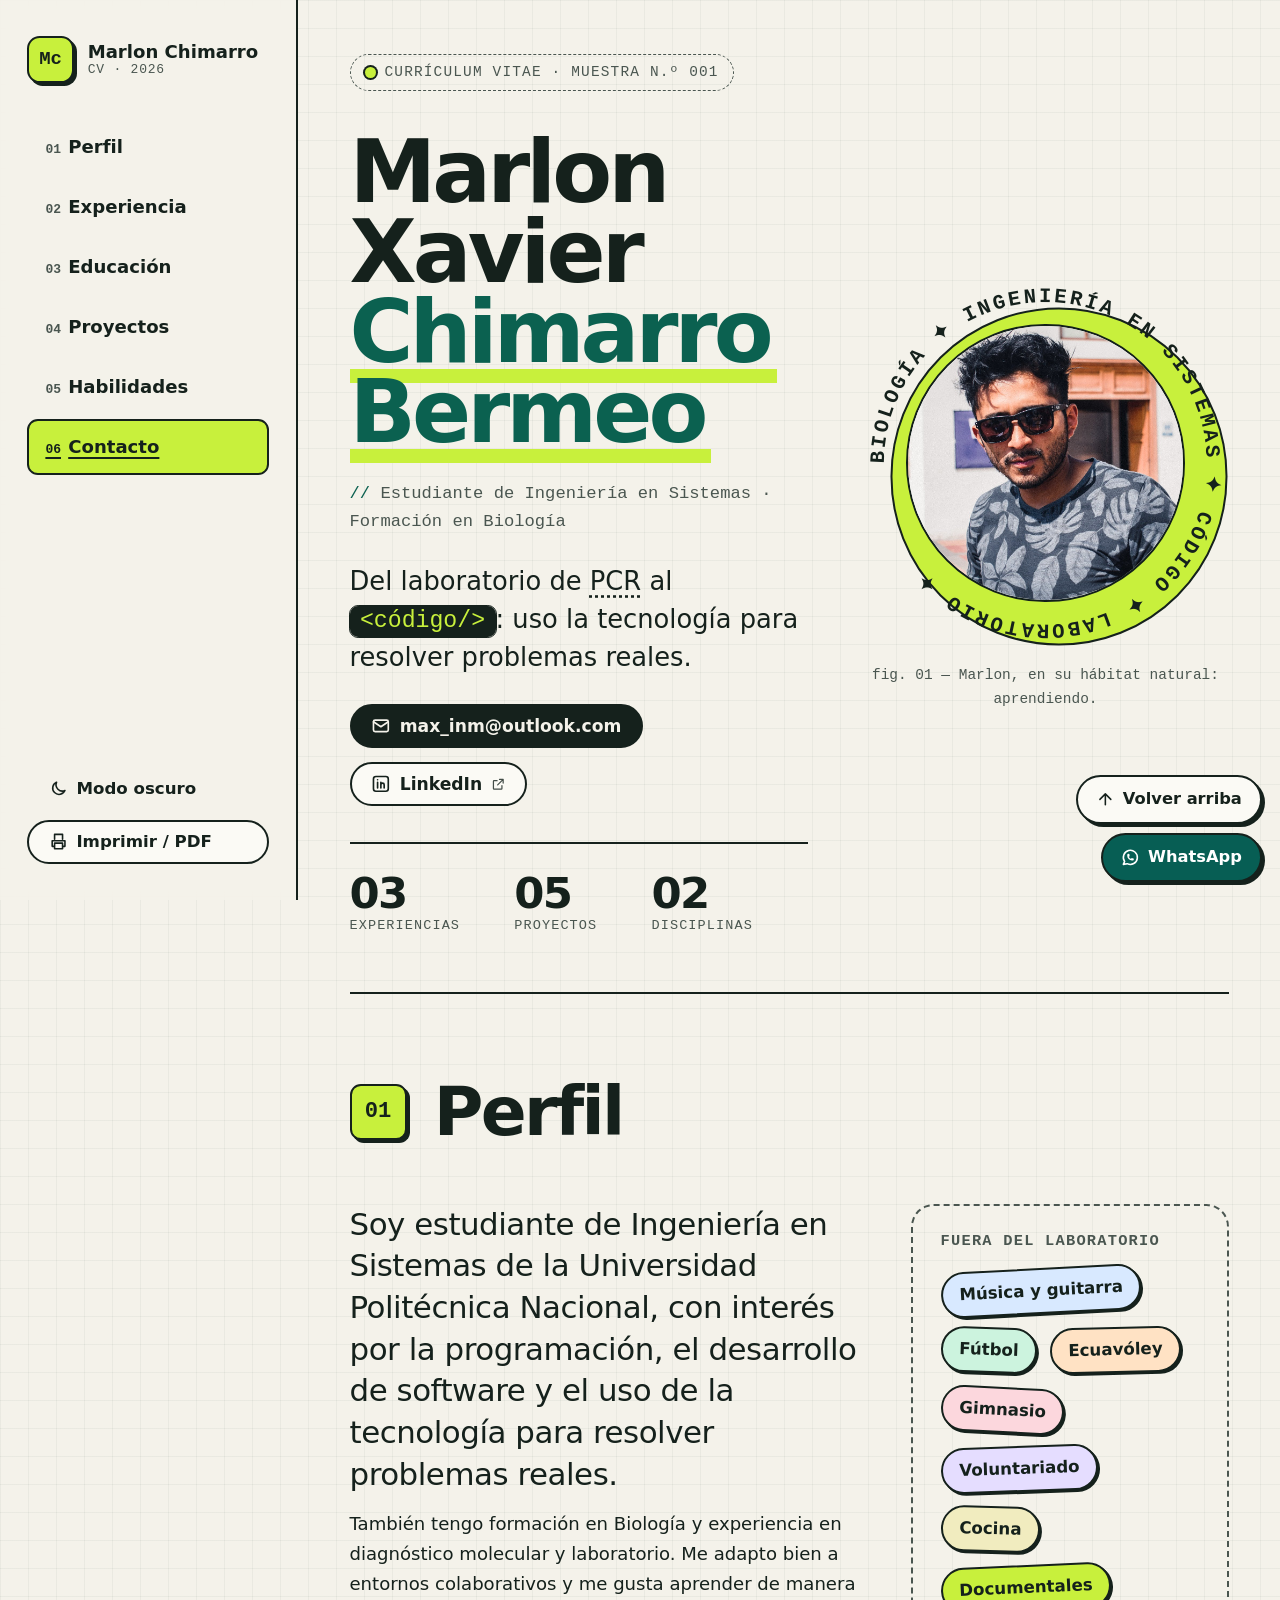
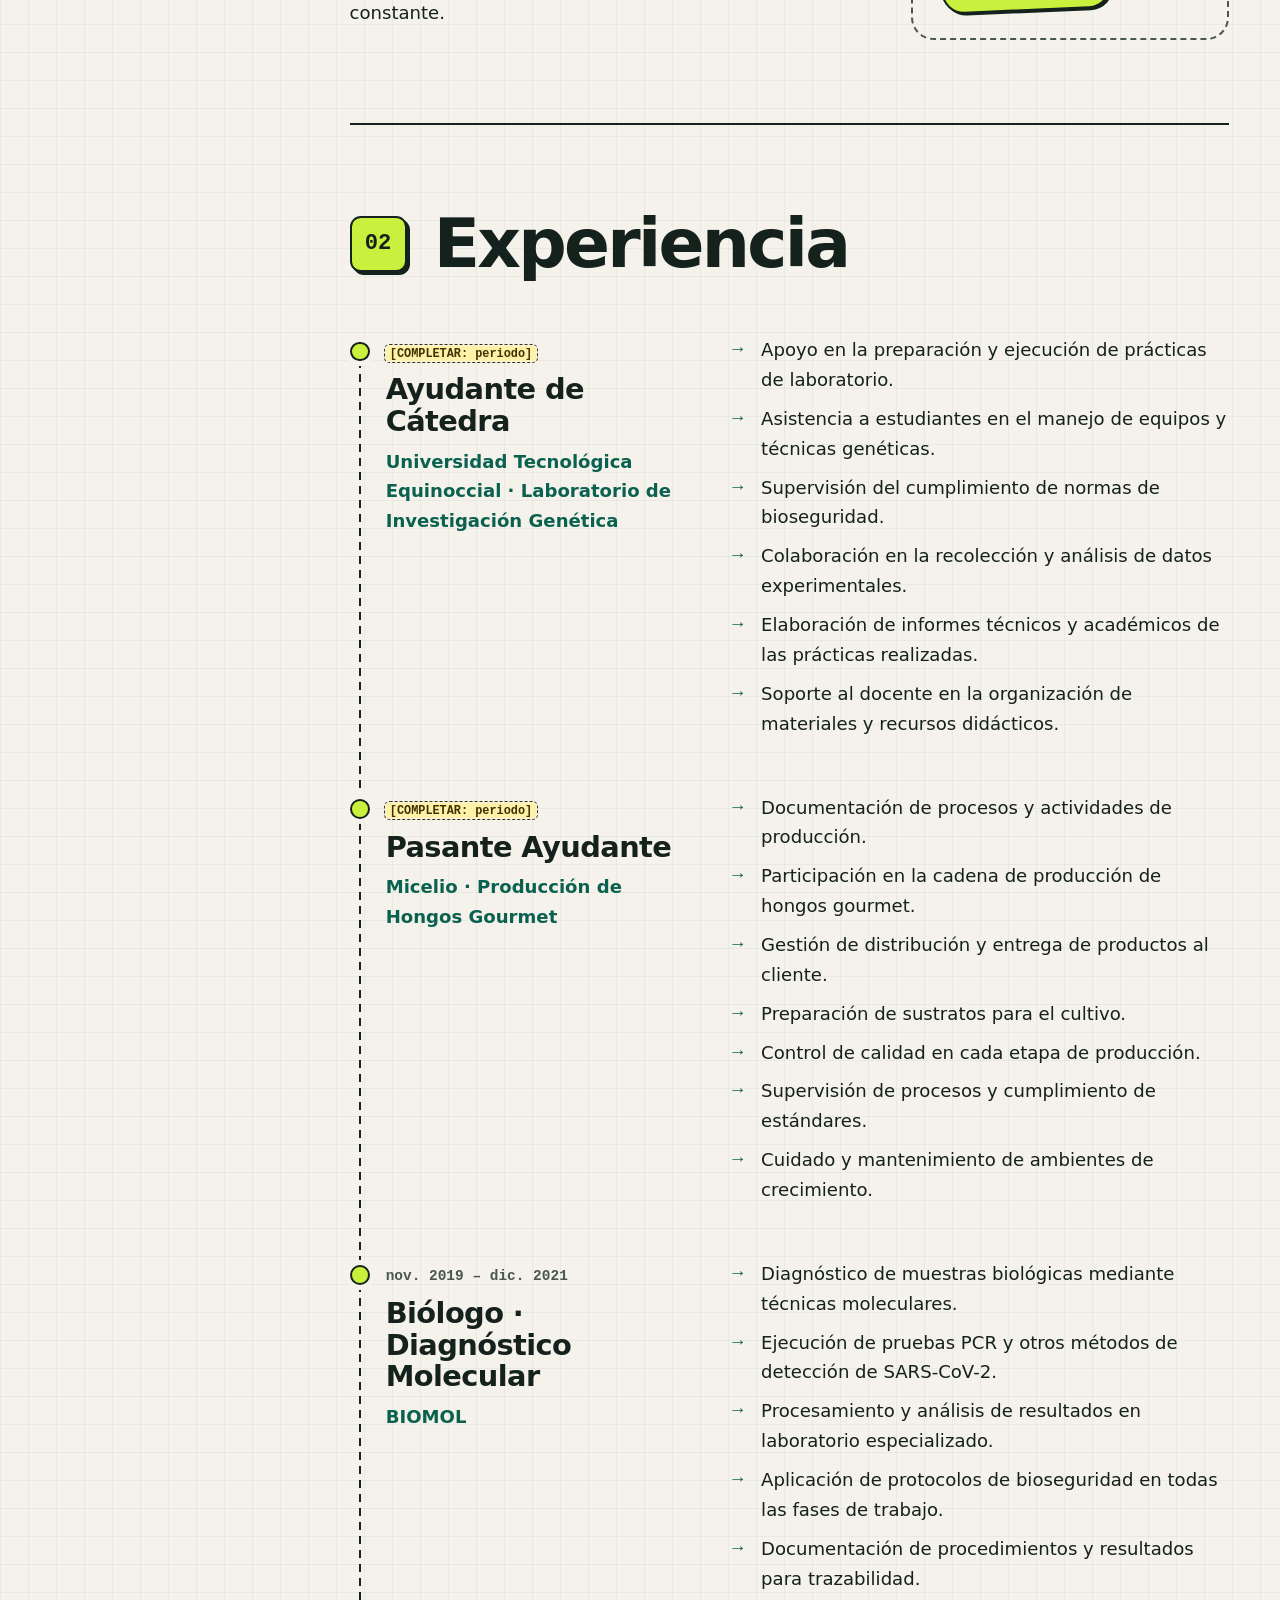
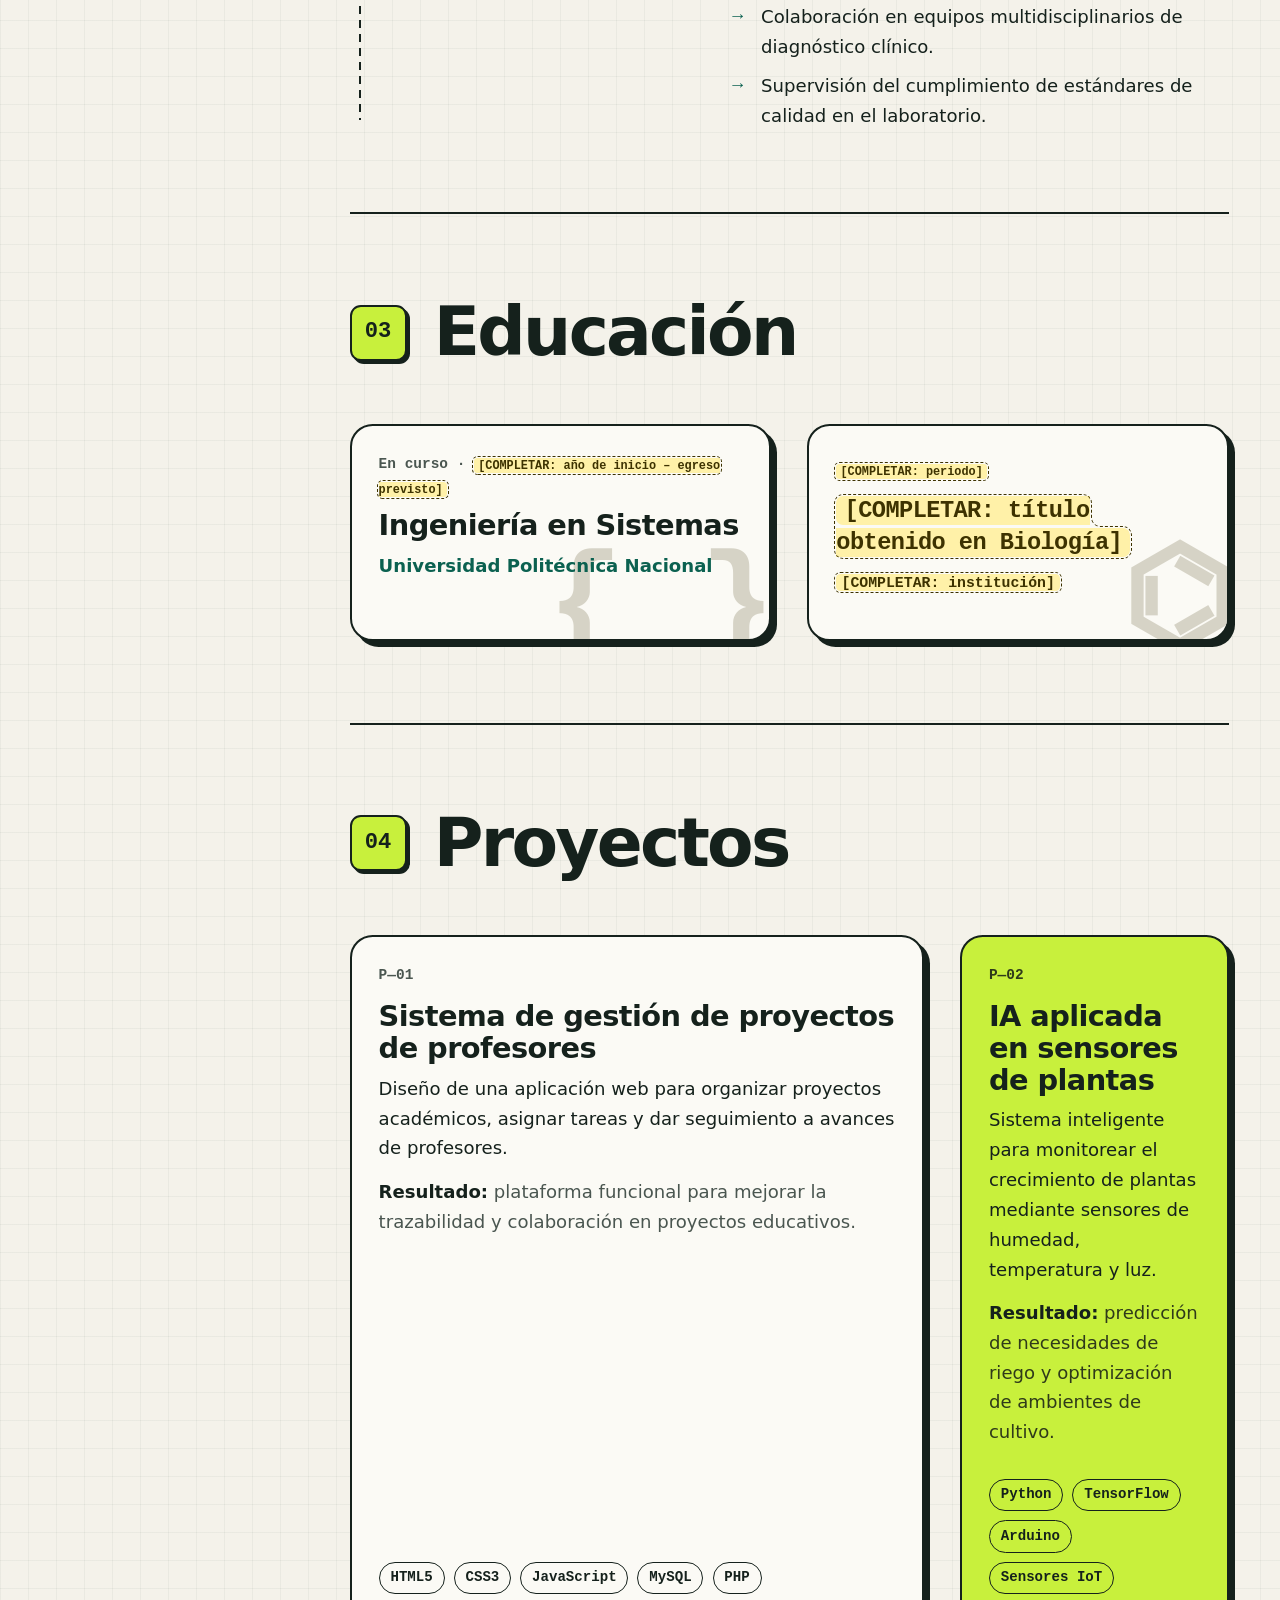
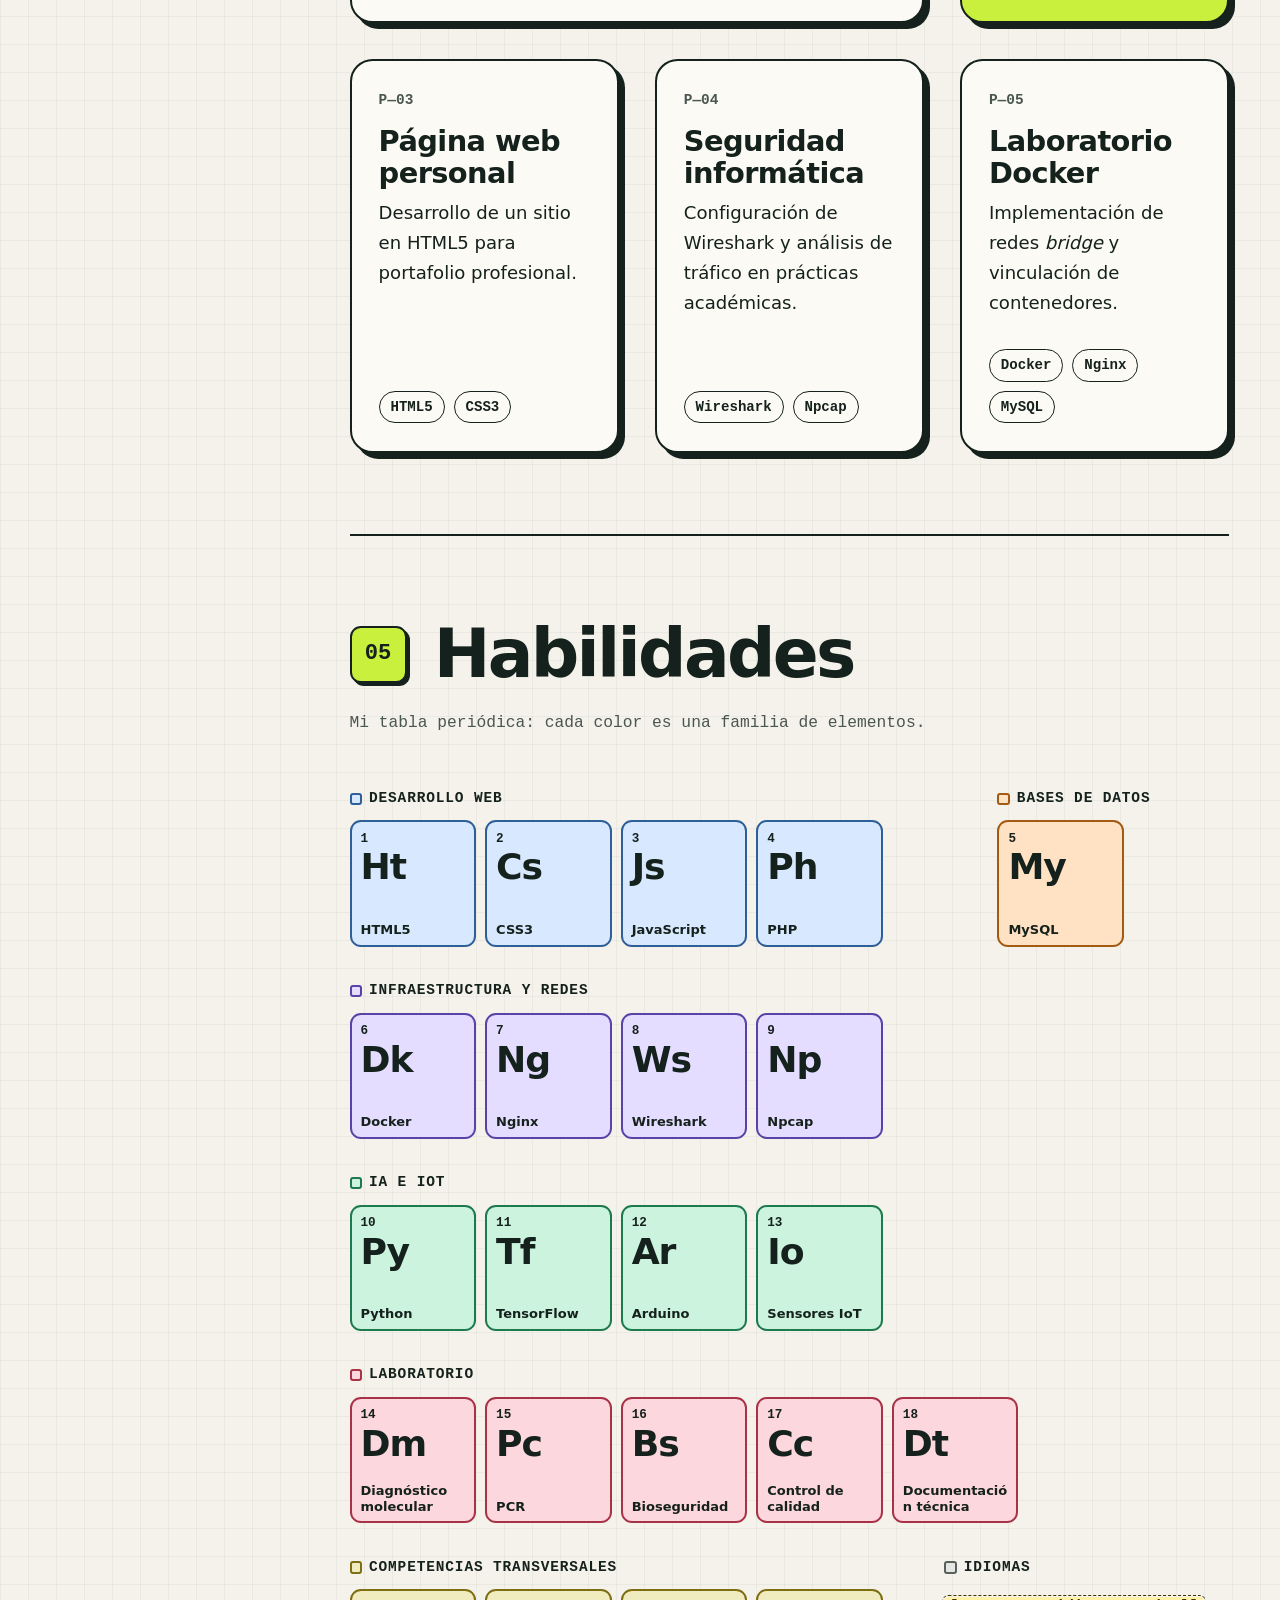
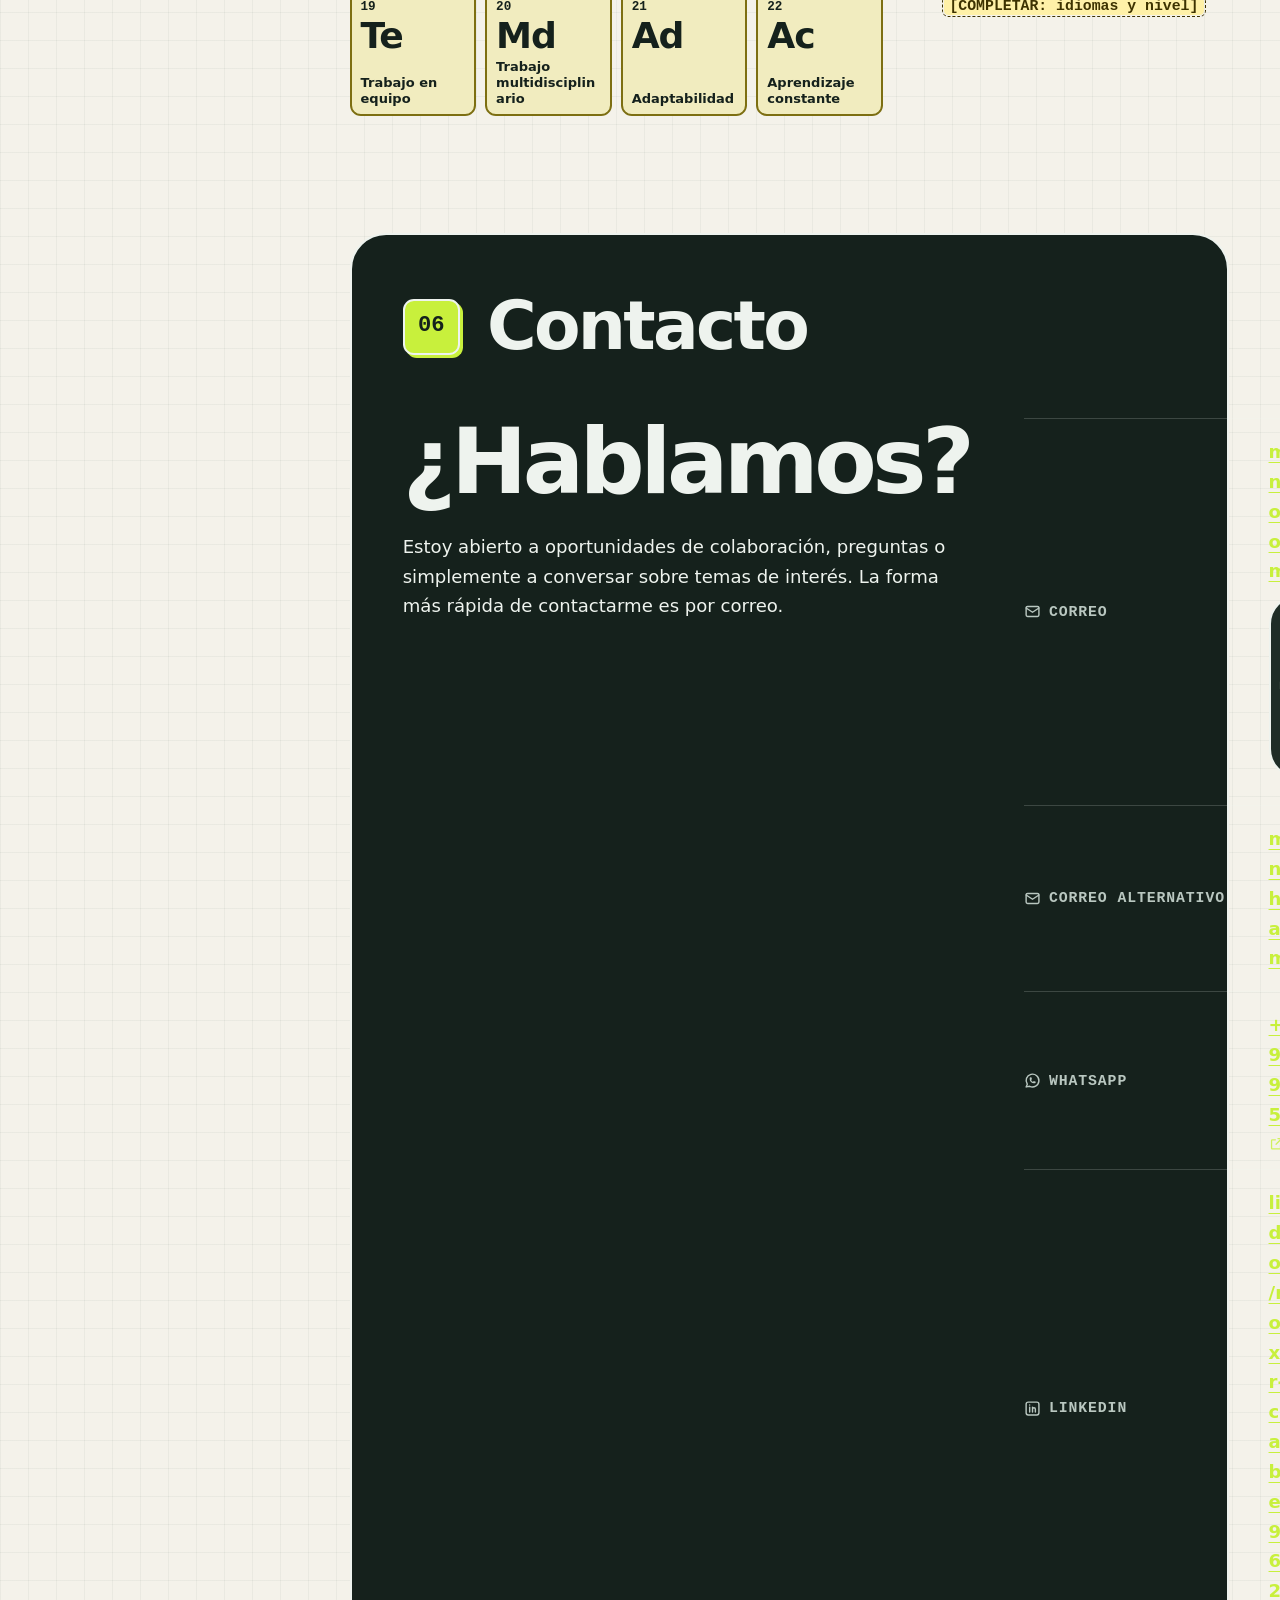
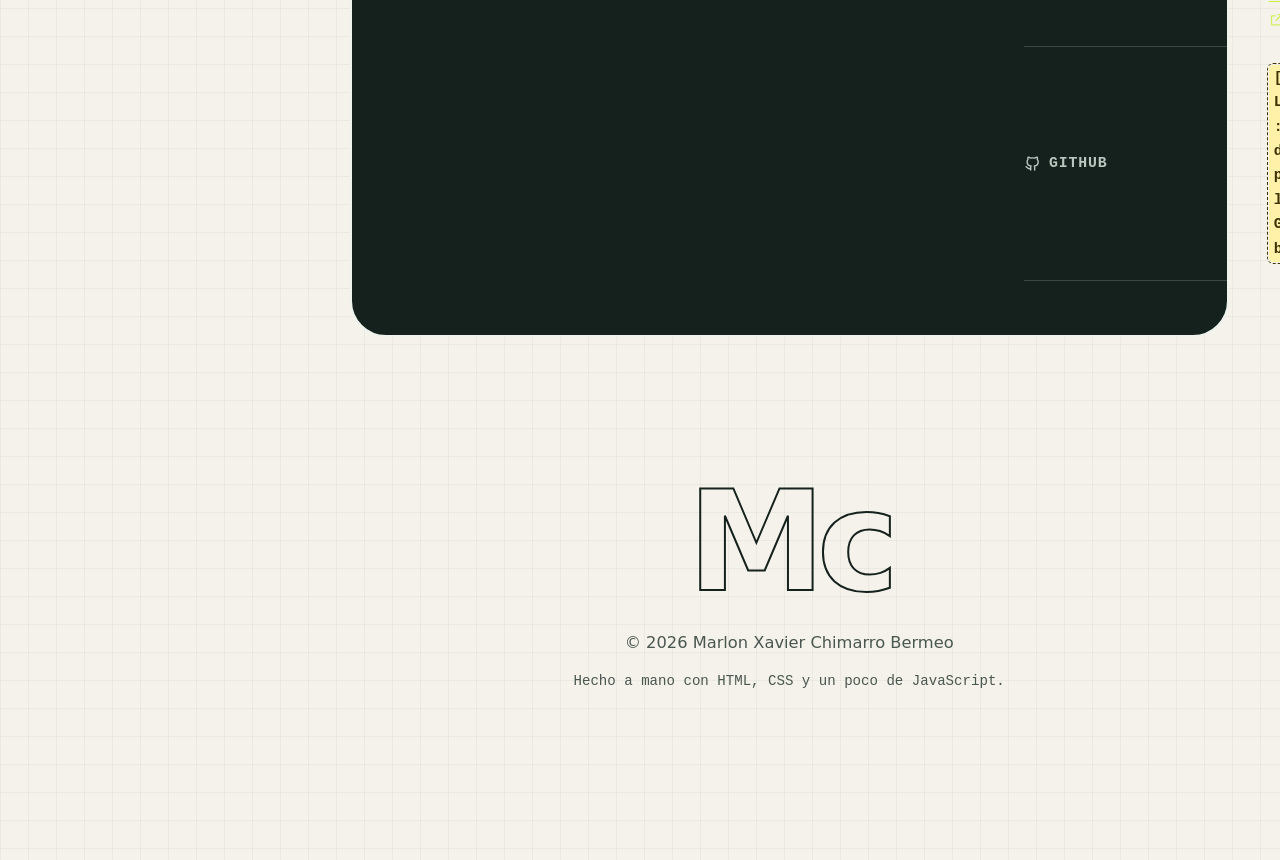
==== index.html @ 94bbf794 "feat: cv version 2" ====
<!DOCTYPE html>
<html lang="es" class="no-js">
<head>
    <meta charset="UTF-8">
    <meta name="viewport" content="width=device-width, initial-scale=1.0">
    <meta name="color-scheme" content="light dark">
    <meta name="description" content="Currículum de Marlon Xavier Chimarro Bermeo, estudiante de Ingeniería en Sistemas con formación en Biología.">
    <title>CV | Marlon Xavier Chimarro Bermeo</title>
    <link rel="icon" href="assets/favicon.svg" type="image/svg+xml">
    <link rel="stylesheet" href="css/styles.css">
    <script>
        /* Marca que JS está activo y aplica el tema guardado antes de pintar (evita parpadeo). */
        (function () {
            var d = document.documentElement;
            d.classList.remove('no-js');
            d.classList.add('js');
            try {
                var t = localStorage.getItem('tema');
                if (t === 'light' || t === 'dark') d.setAttribute('data-theme', t);
            } catch (e) {}
        })();
    </script>
    <script src="js/main.js" defer></script>
</head>
<body id="inicio">
    <a class="skip-link" href="#contenido">Saltar al contenido</a>
    <div class="scroll-progress js-only" aria-hidden="true"><span></span></div>

    <header class="site-header">
        <div class="header-inner">
            <a class="brand" href="#inicio" title="Ir al inicio de la página">
                <span class="brand-mark" aria-hidden="true">Mc</span>
                <span class="brand-text">Marlon Chimarro<small>CV · 2026</small></span>
            </a>

            <nav class="site-nav" aria-label="Secciones del currículum">
                <ul class="nav-list">
                    <li><a class="nav-link" href="#perfil"><span class="nav-num" aria-hidden="true">01</span>Perfil</a></li>
                    <li><a class="nav-link" href="#experiencia"><span class="nav-num" aria-hidden="true">02</span>Experiencia</a></li>
                    <li><a class="nav-link" href="#educacion"><span class="nav-num" aria-hidden="true">03</span>Educación</a></li>
                    <li><a class="nav-link" href="#proyectos"><span class="nav-num" aria-hidden="true">04</span>Proyectos</a></li>
                    <li><a class="nav-link" href="#habilidades"><span class="nav-num" aria-hidden="true">05</span>Habilidades</a></li>
                    <li><a class="nav-link" href="#contacto"><span class="nav-num" aria-hidden="true">06</span>Contacto</a></li>
                </ul>
            </nav>

            <div class="header-actions js-only">
                <button class="btn btn-ghost" id="theme-toggle" type="button" aria-label="Cambiar a modo oscuro" title="Cambiar entre modo claro y oscuro">
                    <svg class="icon icon-moon" viewBox="0 0 24 24" aria-hidden="true" focusable="false"><path d="M20 14.5A8 8 0 0 1 9.5 4 8 8 0 1 0 20 14.5z"/></svg>
                    <svg class="icon icon-sun" viewBox="0 0 24 24" aria-hidden="true" focusable="false"><circle cx="12" cy="12" r="4"/><path d="M12 2v2M12 20v2M4.9 4.9l1.4 1.4M17.7 17.7l1.4 1.4M2 12h2M20 12h2M4.9 19.1l1.4-1.4M17.7 6.3l1.4-1.4"/></svg>
                    <span class="theme-label">Modo oscuro</span>
                </button>
                <button class="btn" id="print-btn" type="button" title="Abre el diálogo de impresión. Elige «Guardar como PDF» para obtener un archivo.">
                    <svg class="icon" viewBox="0 0 24 24" aria-hidden="true" focusable="false"><path d="M7 9V3h10v6M7 18H4v-7h16v7h-3M7 14h10v7H7z"/></svg>
                    <span>Imprimir / PDF</span>
                </button>
            </div>
        </div>
    </header>

    <main id="contenido" tabindex="-1">

        <!-- ============ HERO ============ -->
        <div class="hero">
            <div class="hero-text">
                <p class="eyebrow"><span class="dot" aria-hidden="true"></span>Currículum Vitae · Muestra n.º 001</p>
                <h1 class="name">
                    <span class="name-line">Marlon Xavier</span>
                    <span class="name-line name-accent"><span>Chimarro Bermeo</span></span>
                </h1>
                <p class="role">Estudiante de Ingeniería en Sistemas · Formación en Biología</p>
                <p class="lead">Del laboratorio de <abbr title="Reacción en cadena de la polimerasa">PCR</abbr> al <code class="code-chip">&lt;código/&gt;</code>: uso la tecnología para resolver problemas reales.</p>

                <ul class="quick-contact" aria-label="Contacto rápido">
                    <li>
                        <a class="btn btn-primary" href="mailto:max_inm@outlook.com" title="Escribir un correo a max_inm@outlook.com">
                            <svg class="icon" viewBox="0 0 24 24" aria-hidden="true" focusable="false"><rect x="3" y="5" width="18" height="14" rx="2"/><path d="m3 7 9 6 9-6"/></svg>
                            <span>max_inm@outlook.com</span>
                        </a>
                    </li>
                    <li>
                        <a class="btn btn-outline" href="https://www.linkedin.com/in/marlon-xavier-chimarro-bermeo-907769152/" target="_blank" rel="noopener noreferrer" title="Perfil de LinkedIn (abre en pestaña nueva)">
                            <svg class="icon" viewBox="0 0 24 24" aria-hidden="true" focusable="false"><rect x="3" y="3" width="18" height="18" rx="3"/><path d="M8 10v7M8 7v.01M12 17v-4a2 2 0 0 1 4 0v4M12 10v7"/></svg>
                            <span>LinkedIn</span>
                            <svg class="icon icon-ext" viewBox="0 0 24 24" aria-hidden="true" focusable="false"><path d="M14 4h6v6M20 4l-9 9M18 14v5a1 1 0 0 1-1 1H5a1 1 0 0 1-1-1V7a1 1 0 0 1 1-1h5"/></svg>
                            <span class="sr-only">(abre en pestaña nueva)</span>
                        </a>
                    </li>
                </ul>

                <dl class="hero-stats">
                    <div><dt>Experiencias</dt><dd>03</dd></div>
                    <div><dt>Proyectos</dt><dd>05</dd></div>
                    <div><dt>Disciplinas</dt><dd>02</dd></div>
                </dl>
            </div>

            <figure class="hero-photo">
                <div class="petri">
                    <svg class="petri-ring" viewBox="0 0 200 200" aria-hidden="true" focusable="false">
                        <defs><path id="ring-path" d="M100,100 m-88,0 a88,88 0 1,1 176,0 a88,88 0 1,1 -176,0"/></defs>
                        <text><textPath href="#ring-path">BIOLOGÍA ✦ INGENIERÍA EN SISTEMAS ✦ CÓDIGO ✦ LABORATORIO ✦ </textPath></text>
                    </svg>
                    <img class="profile-photo" src="assets/foto-perfil.jpg" width="1024" height="1280"
                         alt="Fotografía de Marlon Xavier Chimarro Bermeo">
                </div>
                <figcaption><span aria-hidden="true">fig. 01 —</span> Marlon, en su hábitat natural: aprendiendo.</figcaption>
            </figure>
        </div>

        <!-- ============ PERFIL ============ -->
        <section class="section" id="perfil" aria-labelledby="perfil-titulo">
            <header class="section-head">
                <p class="section-num" aria-hidden="true">01</p>
                <h2 class="section-title" id="perfil-titulo">Perfil
                    <a class="anchor" href="#perfil" aria-label="Enlace directo a la sección Perfil" title="Enlace a esta sección">#</a>
                </h2>
            </header>

            <div class="profile-grid">
                <div class="prose">
                    <p class="prose-big">Soy estudiante de Ingeniería en Sistemas de la Universidad Politécnica Nacional, con interés por la programación, el desarrollo de software y el uso de la tecnología para resolver problemas reales.</p>
                    <p>También tengo formación en Biología y experiencia en diagnóstico molecular y laboratorio. Me adapto bien a entornos colaborativos y me gusta aprender de manera constante.</p>
                </div>
                <div class="interests">
                    <h3 class="subheading">Fuera del laboratorio</h3>
                    <ul class="sticker-list" aria-label="Intereses personales">
                        <li class="sticker">Música y guitarra</li>
                        <li class="sticker">Fútbol</li>
                        <li class="sticker">Ecuavóley</li>
                        <li class="sticker">Gimnasio</li>
                        <li class="sticker">Voluntariado</li>
                        <li class="sticker">Cocina</li>
                        <li class="sticker">Documentales</li>
                    </ul>
                </div>
            </div>
        </section>

        <!-- ============ EXPERIENCIA ============ -->
        <section class="section" id="experiencia" aria-labelledby="experiencia-titulo">
            <header class="section-head">
                <p class="section-num" aria-hidden="true">02</p>
                <h2 class="section-title" id="experiencia-titulo">Experiencia
                    <a class="anchor" href="#experiencia" aria-label="Enlace directo a la sección Experiencia" title="Enlace a esta sección">#</a>
                </h2>
            </header>

            <div class="timeline">
                <article class="entry">
                    <header class="entry-header">
                        <p class="entry-meta"><mark class="todo">[COMPLETAR: periodo]</mark></p>
                        <h3 class="entry-title">Ayudante de Cátedra</h3>
                        <p class="entry-org">Universidad Tecnológica Equinoccial · Laboratorio de Investigación Genética</p>
                    </header>
                    <ul class="entry-list">
                        <li>Apoyo en la preparación y ejecución de prácticas de laboratorio.</li>
                        <li>Asistencia a estudiantes en el manejo de equipos y técnicas genéticas.</li>
                        <li>Supervisión del cumplimiento de normas de bioseguridad.</li>
                        <li>Colaboración en la recolección y análisis de datos experimentales.</li>
                        <li>Elaboración de informes técnicos y académicos de las prácticas realizadas.</li>
                        <li>Soporte al docente en la organización de materiales y recursos didácticos.</li>
                    </ul>
                </article>

                <article class="entry">
                    <header class="entry-header">
                        <p class="entry-meta"><mark class="todo">[COMPLETAR: periodo]</mark></p>
                        <h3 class="entry-title">Pasante Ayudante</h3>
                        <p class="entry-org">Micelio · Producción de Hongos Gourmet</p>
                    </header>
                    <ul class="entry-list">
                        <li>Documentación de procesos y actividades de producción.</li>
                        <li>Participación en la cadena de producción de hongos gourmet.</li>
                        <li>Gestión de distribución y entrega de productos al cliente.</li>
                        <li>Preparación de sustratos para el cultivo.</li>
                        <li>Control de calidad en cada etapa de producción.</li>
                        <li>Supervisión de procesos y cumplimiento de estándares.</li>
                        <li>Cuidado y mantenimiento de ambientes de crecimiento.</li>
                    </ul>
                </article>

                <article class="entry">
                    <header class="entry-header">
                        <p class="entry-meta"><time datetime="2019-11">nov. 2019</time> – <time datetime="2021-12">dic. 2021</time></p>
                        <h3 class="entry-title">Biólogo · Diagnóstico Molecular</h3>
                        <p class="entry-org">BIOMOL</p>
                    </header>
                    <ul class="entry-list">
                        <li>Diagnóstico de muestras biológicas mediante técnicas moleculares.</li>
                        <li>Ejecución de pruebas PCR y otros métodos de detección de SARS-CoV-2.</li>
                        <li>Procesamiento y análisis de resultados en laboratorio especializado.</li>
                        <li>Aplicación de protocolos de bioseguridad en todas las fases de trabajo.</li>
                        <li>Documentación de procedimientos y resultados para trazabilidad.</li>
                        <li>Colaboración en equipos multidisciplinarios de diagnóstico clínico.</li>
                        <li>Supervisión del cumplimiento de estándares de calidad en el laboratorio.</li>
                    </ul>
                </article>
            </div>
        </section>

        <!-- ============ EDUCACIÓN ============ -->
        <section class="section" id="educacion" aria-labelledby="educacion-titulo">
            <header class="section-head">
                <p class="section-num" aria-hidden="true">03</p>
                <h2 class="section-title" id="educacion-titulo">Educación
                    <a class="anchor" href="#educacion" aria-label="Enlace directo a la sección Educación" title="Enlace a esta sección">#</a>
                </h2>
            </header>

            <div class="edu-grid">
                <article class="entry card edu-card">
                    <header class="entry-header">
                        <p class="entry-meta">En curso · <mark class="todo">[COMPLETAR: año de inicio – egreso previsto]</mark></p>
                        <h3 class="entry-title">Ingeniería en Sistemas</h3>
                        <p class="entry-org">Universidad Politécnica Nacional</p>
                    </header>
                    <span class="edu-glyph" aria-hidden="true">{ }</span>
                </article>

                <article class="entry card edu-card">
                    <header class="entry-header">
                        <p class="entry-meta"><mark class="todo">[COMPLETAR: periodo]</mark></p>
                        <h3 class="entry-title"><mark class="todo">[COMPLETAR: título obtenido en Biología]</mark></h3>
                        <p class="entry-org"><mark class="todo">[COMPLETAR: institución]</mark></p>
                    </header>
                    <span class="edu-glyph" aria-hidden="true">⌬</span>
                </article>
            </div>
        </section>

        <!-- ============ PROYECTOS ============ -->
        <section class="section" id="proyectos" aria-labelledby="proyectos-titulo">
            <header class="section-head">
                <p class="section-num" aria-hidden="true">04</p>
                <h2 class="section-title" id="proyectos-titulo">Proyectos
                    <a class="anchor" href="#proyectos" aria-label="Enlace directo a la sección Proyectos" title="Enlace a esta sección">#</a>
                </h2>
            </header>

            <div class="bento">
                <article class="entry card project project-wide">
                    <header class="entry-header">
                        <p class="project-id" aria-hidden="true">P—01</p>
                        <h3 class="entry-title">Sistema de gestión de proyectos de profesores</h3>
                    </header>
                    <p>Diseño de una aplicación web para organizar proyectos académicos, asignar tareas y dar seguimiento a avances de profesores.</p>
                    <p class="result"><strong>Resultado:</strong> plataforma funcional para mejorar la trazabilidad y colaboración en proyectos educativos.</p>
                    <ul class="tag-list" aria-label="Tecnologías usadas">
                        <li class="tag">HTML5</li><li class="tag">CSS3</li><li class="tag">JavaScript</li><li class="tag">MySQL</li><li class="tag">PHP</li>
                    </ul>
                </article>

                <article class="entry card project project-feature">
                    <header class="entry-header">
                        <p class="project-id" aria-hidden="true">P—02</p>
                        <h3 class="entry-title">IA aplicada en sensores de plantas</h3>
                    </header>
                    <p>Sistema inteligente para monitorear el crecimiento de plantas mediante sensores de humedad, temperatura y luz.</p>
                    <p class="result"><strong>Resultado:</strong> predicción de necesidades de riego y optimización de ambientes de cultivo.</p>
                    <ul class="tag-list" aria-label="Tecnologías usadas">
                        <li class="tag">Python</li><li class="tag">TensorFlow</li><li class="tag">Arduino</li><li class="tag">Sensores IoT</li>
                    </ul>
                </article>

                <article class="entry card project">
                    <header class="entry-header">
                        <p class="project-id" aria-hidden="true">P—03</p>
                        <h3 class="entry-title">Página web personal</h3>
                    </header>
                    <p>Desarrollo de un sitio en HTML5 para portafolio profesional.</p>
                    <ul class="tag-list" aria-label="Tecnologías usadas">
                        <li class="tag">HTML5</li><li class="tag">CSS3</li>
                    </ul>
                </article>

                <article class="entry card project">
                    <header class="entry-header">
                        <p class="project-id" aria-hidden="true">P—04</p>
                        <h3 class="entry-title">Seguridad informática</h3>
                    </header>
                    <p>Configuración de Wireshark y análisis de tráfico en prácticas académicas.</p>
                    <ul class="tag-list" aria-label="Tecnologías usadas">
                        <li class="tag">Wireshark</li><li class="tag">Npcap</li>
                    </ul>
                </article>

                <article class="entry card project">
                    <header class="entry-header">
                        <p class="project-id" aria-hidden="true">P—05</p>
                        <h3 class="entry-title">Laboratorio Docker</h3>
                    </header>
                    <p>Implementación de redes <i lang="en">bridge</i> y vinculación de contenedores.</p>
                    <ul class="tag-list" aria-label="Tecnologías usadas">
                        <li class="tag">Docker</li><li class="tag">Nginx</li><li class="tag">MySQL</li>
                    </ul>
                </article>
            </div>
        </section>

        <!-- ============ HABILIDADES (tabla periódica) ============ -->
        <section class="section" id="habilidades" aria-labelledby="habilidades-titulo">
            <header class="section-head">
                <p class="section-num" aria-hidden="true">05</p>
                <h2 class="section-title" id="habilidades-titulo">Habilidades
                    <a class="anchor" href="#habilidades" aria-label="Enlace directo a la sección Habilidades" title="Enlace a esta sección">#</a>
                </h2>
                <p class="section-intro">Mi tabla periódica: cada color es una familia de elementos.</p>
            </header>

            <div class="periodic">
                <div class="skill-group" data-family="web">
                    <h3 class="family-name">Desarrollo web</h3>
                    <ul class="elements">
                        <li class="element"><span class="el-n" aria-hidden="true">1</span><span class="el-sym" aria-hidden="true">Ht</span><span class="el-name">HTML5</span></li>
                        <li class="element"><span class="el-n" aria-hidden="true">2</span><span class="el-sym" aria-hidden="true">Cs</span><span class="el-name">CSS3</span></li>
                        <li class="element"><span class="el-n" aria-hidden="true">3</span><span class="el-sym" aria-hidden="true">Js</span><span class="el-name">JavaScript</span></li>
                        <li class="element"><span class="el-n" aria-hidden="true">4</span><span class="el-sym" aria-hidden="true">Ph</span><span class="el-name">PHP</span></li>
                    </ul>
                </div>
                <div class="skill-group" data-family="data">
                    <h3 class="family-name">Bases de datos</h3>
                    <ul class="elements">
                        <li class="element"><span class="el-n" aria-hidden="true">5</span><span class="el-sym" aria-hidden="true">My</span><span class="el-name">MySQL</span></li>
                    </ul>
                </div>
                <div class="skill-group" data-family="infra">
                    <h3 class="family-name">Infraestructura y redes</h3>
                    <ul class="elements">
                        <li class="element"><span class="el-n" aria-hidden="true">6</span><span class="el-sym" aria-hidden="true">Dk</span><span class="el-name">Docker</span></li>
                        <li class="element"><span class="el-n" aria-hidden="true">7</span><span class="el-sym" aria-hidden="true">Ng</span><span class="el-name">Nginx</span></li>
                        <li class="element"><span class="el-n" aria-hidden="true">8</span><span class="el-sym" aria-hidden="true">Ws</span><span class="el-name">Wireshark</span></li>
                        <li class="element"><span class="el-n" aria-hidden="true">9</span><span class="el-sym" aria-hidden="true">Np</span><span class="el-name">Npcap</span></li>
                    </ul>
                </div>
                <div class="skill-group" data-family="ai">
                    <h3 class="family-name">IA e IoT</h3>
                    <ul class="elements">
                        <li class="element"><span class="el-n" aria-hidden="true">10</span><span class="el-sym" aria-hidden="true">Py</span><span class="el-name">Python</span></li>
                        <li class="element"><span class="el-n" aria-hidden="true">11</span><span class="el-sym" aria-hidden="true">Tf</span><span class="el-name">TensorFlow</span></li>
                        <li class="element"><span class="el-n" aria-hidden="true">12</span><span class="el-sym" aria-hidden="true">Ar</span><span class="el-name">Arduino</span></li>
                        <li class="element"><span class="el-n" aria-hidden="true">13</span><span class="el-sym" aria-hidden="true">Io</span><span class="el-name">Sensores IoT</span></li>
                    </ul>
                </div>
                <div class="skill-group" data-family="lab">
                    <h3 class="family-name">Laboratorio</h3>
                    <ul class="elements">
                        <li class="element"><span class="el-n" aria-hidden="true">14</span><span class="el-sym" aria-hidden="true">Dm</span><span class="el-name">Diagnóstico molecular</span></li>
                        <li class="element"><span class="el-n" aria-hidden="true">15</span><span class="el-sym" aria-hidden="true">Pc</span><span class="el-name">PCR</span></li>
                        <li class="element"><span class="el-n" aria-hidden="true">16</span><span class="el-sym" aria-hidden="true">Bs</span><span class="el-name">Bioseguridad</span></li>
                        <li class="element"><span class="el-n" aria-hidden="true">17</span><span class="el-sym" aria-hidden="true">Cc</span><span class="el-name">Control de calidad</span></li>
                        <li class="element"><span class="el-n" aria-hidden="true">18</span><span class="el-sym" aria-hidden="true">Dt</span><span class="el-name">Documentación técnica</span></li>
                    </ul>
                </div>
                <div class="skill-group" data-family="soft">
                    <h3 class="family-name">Competencias transversales</h3>
                    <ul class="elements">
                        <li class="element"><span class="el-n" aria-hidden="true">19</span><span class="el-sym" aria-hidden="true">Te</span><span class="el-name">Trabajo en equipo</span></li>
                        <li class="element"><span class="el-n" aria-hidden="true">20</span><span class="el-sym" aria-hidden="true">Md</span><span class="el-name">Trabajo multidisciplinario</span></li>
                        <li class="element"><span class="el-n" aria-hidden="true">21</span><span class="el-sym" aria-hidden="true">Ad</span><span class="el-name">Adaptabilidad</span></li>
                        <li class="element"><span class="el-n" aria-hidden="true">22</span><span class="el-sym" aria-hidden="true">Ac</span><span class="el-name">Aprendizaje constante</span></li>
                    </ul>
                </div>
                <div class="skill-group" data-family="lang">
                    <h3 class="family-name">Idiomas</h3>
                    <p class="family-todo"><mark class="todo">[COMPLETAR: idiomas y nivel]</mark></p>
                </div>
            </div>
        </section>

        <!-- ============ CONTACTO ============ -->
        <section class="section contact" id="contacto" aria-labelledby="contacto-titulo">
            <header class="section-head">
                <p class="section-num" aria-hidden="true">06</p>
                <h2 class="section-title" id="contacto-titulo">Contacto
                    <a class="anchor" href="#contacto" aria-label="Enlace directo a la sección Contacto" title="Enlace a esta sección">#</a>
                </h2>
            </header>

            <div class="contact-grid">
                <div class="contact-pitch">
                    <p class="contact-big" aria-hidden="true">¿Hablamos?</p>
                    <p class="prose">Estoy abierto a oportunidades de colaboración, preguntas o simplemente a conversar sobre temas de interés. La forma más rápida de contactarme es por correo.</p>
                </div>

                <ul class="contact-list">
                    <li class="contact-item">
                        <span class="contact-label">
                            <svg class="icon" viewBox="0 0 24 24" aria-hidden="true" focusable="false"><rect x="3" y="5" width="18" height="14" rx="2"/><path d="m3 7 9 6 9-6"/></svg>
                            Correo
                        </span>
                        <span class="contact-value">
                            <a href="mailto:max_inm@outlook.com" id="email" title="Escribir un correo (abre tu aplicación de correo)">max_inm@outlook.com</a>
                            <button class="btn btn-small js-only" id="copy-email" type="button" data-copy="max_inm@outlook.com" aria-describedby="copy-status" title="Copiar la dirección de correo al portapapeles">
                                <svg class="icon" viewBox="0 0 24 24" aria-hidden="true" focusable="false"><rect x="9" y="9" width="11" height="11" rx="2"/><path d="M5 15V5a1 1 0 0 1 1-1h10"/></svg>
                                <span>Copiar email</span>
                            </button>
                            <span class="copy-status" id="copy-status" role="status" aria-live="polite"></span>
                        </span>
                    </li>
                    <li class="contact-item">
                        <span class="contact-label">
                            <svg class="icon" viewBox="0 0 24 24" aria-hidden="true" focusable="false"><rect x="3" y="5" width="18" height="14" rx="2"/><path d="m3 7 9 6 9-6"/></svg>
                            Correo alternativo
                        </span>
                        <span class="contact-value">
                            <a href="mailto:max_inm@hotmail.com" title="Escribir un correo (abre tu aplicación de correo)">max_inm@hotmail.com</a>
                        </span>
                    </li>
                    <li class="contact-item">
                        <span class="contact-label">
                            <svg class="icon" viewBox="0 0 24 24" aria-hidden="true" focusable="false"><path d="M3 21l1.65-3.8a9 9 0 1 1 3.4 2.9L3 21"/><path d="M9 10a.5.5 0 0 0 1 0V9a.5.5 0 0 0-1 0v1a5 5 0 0 0 5 5h1a.5.5 0 0 0 0-1h-1a.5.5 0 0 0 0 1"/></svg>
                            WhatsApp
                        </span>
                        <span class="contact-value">
                            <a href="https://wa.me/593999905758" target="_blank" rel="noopener noreferrer" title="Escribir por WhatsApp (abre en pestaña nueva)">
                                +593 99 990 5758
                                <svg class="icon icon-ext" viewBox="0 0 24 24" aria-hidden="true" focusable="false"><path d="M14 4h6v6M20 4l-9 9M18 14v5a1 1 0 0 1-1 1H5a1 1 0 0 1-1-1V7a1 1 0 0 1 1-1h5"/></svg>
                                <span class="sr-only">(abre en pestaña nueva)</span>
                            </a>
                        </span>
                    </li>
                    <li class="contact-item">
                        <span class="contact-label">
                            <svg class="icon" viewBox="0 0 24 24" aria-hidden="true" focusable="false"><rect x="3" y="3" width="18" height="18" rx="3"/><path d="M8 10v7M8 7v.01M12 17v-4a2 2 0 0 1 4 0v4M12 10v7"/></svg>
                            LinkedIn
                        </span>
                        <span class="contact-value">
                            <a href="https://www.linkedin.com/in/marlon-xavier-chimarro-bermeo-907769152/" target="_blank" rel="noopener noreferrer" title="Perfil de LinkedIn (abre en pestaña nueva)">
                                linkedin.com/in/marlon-xavier-chimarro-bermeo-907769152
                                <svg class="icon icon-ext" viewBox="0 0 24 24" aria-hidden="true" focusable="false"><path d="M14 4h6v6M20 4l-9 9M18 14v5a1 1 0 0 1-1 1H5a1 1 0 0 1-1-1V7a1 1 0 0 1 1-1h5"/></svg>
                                <span class="sr-only">(abre en pestaña nueva)</span>
                            </a>
                        </span>
                    </li>
                    <li class="contact-item">
                        <span class="contact-label">
                            <svg class="icon" viewBox="0 0 24 24" aria-hidden="true" focusable="false"><path d="M9 19c-4 1.5-4-2-6-2.5M15 21v-3.5c0-1 .1-1.4-.5-2 2.8-.3 5.5-1.4 5.5-6a4.6 4.6 0 0 0-1.3-3.2 4.2 4.2 0 0 0-.1-3.2s-1-.3-3.4 1.3a11.6 11.6 0 0 0-6 0C6.8 2.8 5.8 3.1 5.8 3.1a4.2 4.2 0 0 0-.1 3.2A4.6 4.6 0 0 0 4.4 9.5c0 4.6 2.7 5.7 5.5 6-.6.6-.6 1.2-.5 2V21"/></svg>
                            GitHub
                        </span>
                        <span class="contact-value"><mark class="todo">[COMPLETAR: URL de perfil de GitHub]</mark></span>
                    </li>
                </ul>
            </div>
        </section>
    </main>

    <footer class="site-footer">
        <p class="footer-mark" aria-hidden="true">Mc</p>
        <p>&copy; 2026 Marlon Xavier Chimarro Bermeo</p>
        <p class="footer-note">Hecho a mano con HTML, CSS y un poco de JavaScript.</p>
    </footer>

    <!-- Acciones flotantes (esquina inferior derecha) -->
    <div class="floating-actions">
        <a class="fab to-top" href="#inicio" title="Volver al inicio de la página">
            <svg class="icon" viewBox="0 0 24 24" aria-hidden="true" focusable="false"><path d="M12 19V5M5 12l7-7 7 7"/></svg>
            <span>Volver arriba</span>
        </a>
        <a class="fab whatsapp-fab" href="https://wa.me/593999905758" target="_blank" rel="noopener noreferrer" title="Escribir por WhatsApp al +593 99 990 5758 (abre en pestaña nueva)">
            <svg class="icon" viewBox="0 0 24 24" aria-hidden="true" focusable="false"><path d="M3 21l1.65-3.8a9 9 0 1 1 3.4 2.9L3 21"/><path d="M9 10a.5.5 0 0 0 1 0V9a.5.5 0 0 0-1 0v1a5 5 0 0 0 5 5h1a.5.5 0 0 0 0-1h-1a.5.5 0 0 0 0 1"/></svg>
            <span>WhatsApp</span>
            <span class="sr-only">(abre en pestaña nueva)</span>
        </a>
    </div>
</body>
</html>
---- css/styles.css ----
/* =========================================================
   CV · Marlon Xavier Chimarro Bermeo
   Concepto: «Del laboratorio al código». Ficha de espécimen
   sobre papel milimetrado + acentos de editor de código.
   Índice:
   1. Tokens (variables)   6. Secciones
   2. Tema oscuro          7. Utilidades
   3. Base                 8. Animaciones y movimiento reducido
   4. Cabecera / riel      9. Impresión
   5. Componentes
   ========================================================= */

/* ---------- 1. Tokens ---------- */
:root {
    /* Color (tema claro) */
    --c-bg: #f4f2ea;          /* papel */
    --c-surface: #fbfaf5;
    --c-text: #15211c;        /* tinta verde-negra */
    --c-muted: #4a5650;
    --c-primary: #0b6150;     /* enlaces, 6.6:1 sobre papel */
    --c-accent: #c8f03c;      /* verde agar, siempre como fondo */
    --c-on-accent: #15211c;
    --c-line: #d6d3c6;
    --c-grid: rgba(21, 33, 28, 0.045);
    --c-shadow: #15211c;
    --c-error: #a3261a;
    --c-todo-bg: #fff1a8;
    --c-todo-text: #3d3200;

    /* Bloque invertido (Contacto) */
    --inv-bg: #15211c;
    --inv-surface: #1f2d27;
    --inv-text: #eef3ee;
    --inv-muted: #b9c7c0;
    --inv-primary: #c8f03c;
    --inv-line: rgba(238, 243, 238, 0.18);
    --inv-shadow: #c8f03c;
    --inv-error: #ffb4a6;

    /* Familias de la tabla periódica (fondo / borde) */
    --f-web: #d8e9ff;   --f-web-b: #2f5f99;
    --f-data: #ffe2c4;  --f-data-b: #a35a12;
    --f-infra: #e5ddff; --f-infra-b: #5a43a8;
    --f-ai: #ccf3de;    --f-ai-b: #1d7a4c;
    --f-lab: #fcd7dd;   --f-lab-b: #a83248;
    --f-soft: #f1ecbf;  --f-soft-b: #7d6f12;
    --f-lang: #e4e6e4;  --f-lang-b: #59605c;

    /* Tipografía: solo fuentes del sistema (sin dependencias) */
    --font-display: "Segoe UI Variable Display", "Segoe UI", system-ui, -apple-system, "Helvetica Neue", Arial, sans-serif;
    --font-sans: system-ui, -apple-system, "Segoe UI", Roboto, "Helvetica Neue", Arial, sans-serif;
    --font-mono: ui-monospace, "Cascadia Code", "SF Mono", Menlo, Consolas, "Liberation Mono", monospace;

    /* Espaciado y forma */
    --sp-1: 0.25rem; --sp-2: 0.5rem; --sp-3: 0.75rem; --sp-4: 1rem;
    --sp-5: 1.5rem;  --sp-6: 2rem;   --sp-7: 3rem;    --sp-8: 4.5rem; --sp-9: 7rem;
    --radius: 1.25rem;
    --radius-sm: 0.6rem;
    --page-max: 74rem;
    --page-gutter: clamp(1rem, 4vw, 3.5rem);
    --rail-w: 16.5rem;
    --ease: cubic-bezier(.2, .8, .2, 1);
}

/* ---------- 2. Tema oscuro (sistema y elección manual: mantener iguales) ---------- */
@media (prefers-color-scheme: dark) {
    :root:not([data-theme="light"]) {
        --c-bg: #0d1311;
        --c-surface: #141c19;
        --c-text: #e6ede8;
        --c-muted: #a7b5ae;
        --c-primary: #8de3c8;
        --c-accent: #c8f03c;
        --c-on-accent: #0d1311;
        --c-line: #26332d;
        --c-grid: rgba(230, 237, 232, 0.035);
        --c-shadow: #c8f03c;
        --c-error: #ffb4a6;
        --c-todo-bg: #4a3f0a;
        --c-todo-text: #fff3b0;

        --inv-bg: #c8f03c;
        --inv-surface: #d6f56a;
        --inv-text: #0d1311;
        --inv-muted: #2f3a1a;
        --inv-primary: #0d1311;
        --inv-line: rgba(13, 19, 17, 0.22);
        --inv-shadow: #0d1311;
        --inv-error: #7a1408;

        --f-web: #1c3247;   --f-web-b: #7fb4f0;
        --f-data: #43301c;  --f-data-b: #f2b06a;
        --f-infra: #2d2647; --f-infra-b: #b9a6ff;
        --f-ai: #163d2d;    --f-ai-b: #74e0a8;
        --f-lab: #46222a;   --f-lab-b: #f59aab;
        --f-soft: #3b3718;  --f-soft-b: #e4d56a;
        --f-lang: #2a2f2d;  --f-lang-b: #b4bcb7;
    }
}
:root[data-theme="dark"] {
    --c-bg: #0d1311;
    --c-surface: #141c19;
    --c-text: #e6ede8;
    --c-muted: #a7b5ae;
    --c-primary: #8de3c8;
    --c-accent: #c8f03c;
    --c-on-accent: #0d1311;
    --c-line: #26332d;
    --c-grid: rgba(230, 237, 232, 0.035);
    --c-shadow: #c8f03c;
    --c-error: #ffb4a6;
    --c-todo-bg: #4a3f0a;
    --c-todo-text: #fff3b0;

    --inv-bg: #c8f03c;
    --inv-surface: #d6f56a;
    --inv-text: #0d1311;
    --inv-muted: #2f3a1a;
    --inv-primary: #0d1311;
    --inv-line: rgba(13, 19, 17, 0.22);
    --inv-shadow: #0d1311;
    --inv-error: #7a1408;

    --f-web: #1c3247;   --f-web-b: #7fb4f0;
    --f-data: #43301c;  --f-data-b: #f2b06a;
    --f-infra: #2d2647; --f-infra-b: #b9a6ff;
    --f-ai: #163d2d;    --f-ai-b: #74e0a8;
    --f-lab: #46222a;   --f-lab-b: #f59aab;
    --f-soft: #3b3718;  --f-soft-b: #e4d56a;
    --f-lang: #2a2f2d;  --f-lang-b: #b4bcb7;
}

/* ---------- 3. Base ---------- */
*, *::before, *::after { box-sizing: border-box; }

html {
    font-size: clamp(100%, 0.85rem + 0.35vw, 118.75%);
    scroll-behavior: smooth;
    scroll-padding-top: var(--sp-4);
    -webkit-text-size-adjust: 100%;
}

body {
    margin: 0;
    font-family: var(--font-sans);
    font-size: 1rem;
    line-height: 1.65;
    color: var(--c-text);
    background-color: var(--c-bg);
    /* Papel milimetrado */
    background-image:
        linear-gradient(var(--c-grid) 1px, transparent 1px),
        linear-gradient(90deg, var(--c-grid) 1px, transparent 1px);
    background-size: 28px 28px;
    overflow-x: hidden;
}

img, svg { display: block; max-width: 100%; }
h1, h2, h3 { margin: 0; line-height: 1.1; }
p { margin: 0 0 var(--sp-3); }
ul { margin: 0; padding: 0; }

a { color: var(--c-primary); text-underline-offset: 0.2em; text-decoration-thickness: 1px; }
a:hover { text-decoration-thickness: 3px; }

:focus-visible {
    outline: 3px solid var(--c-primary);
    outline-offset: 3px;
    border-radius: 4px;
}

main { display: block; }
main:focus { outline: none; }

::selection { background: var(--c-accent); color: var(--c-on-accent); }

.icon {
    width: 1.15em; height: 1.15em; flex: none;
    fill: none; stroke: currentColor; stroke-width: 2;
    stroke-linecap: round; stroke-linejoin: round;
}
.icon-ext { width: 0.85em; height: 0.85em; opacity: 0.8; }

.skip-link {
    position: absolute; left: var(--sp-4); top: -100px; z-index: 100;
    padding: var(--sp-2) var(--sp-4);
    background: var(--c-accent); color: var(--c-on-accent);
    font-weight: 700; border-radius: var(--radius-sm);
}
.skip-link:focus { top: var(--sp-4); }

/* Barra de progreso de lectura */
.scroll-progress {
    position: fixed; inset: 0 0 auto 0; height: 4px; z-index: 60;
    pointer-events: none;
}
.scroll-progress span {
    display: block; height: 100%;
    background: var(--c-accent);
    box-shadow: 0 0 0 1px var(--c-shadow);
    transform-origin: 0 50%;
    transform: scaleX(var(--progress, 0));
}

/* ---------- 4. Cabecera / riel lateral ---------- */
.site-header {
    position: relative; z-index: 40;
    background: color-mix(in srgb, var(--c-bg) 88%, transparent);
    backdrop-filter: blur(10px);
    -webkit-backdrop-filter: blur(10px);
    border-bottom: 2px solid var(--c-text);
}
.header-inner {
    display: flex; flex-wrap: wrap; align-items: center;
    gap: var(--sp-3) var(--sp-4);
    padding: var(--sp-3) var(--page-gutter);
}

.brand {
    display: inline-flex; align-items: center; gap: var(--sp-3);
    color: var(--c-text); text-decoration: none; font-weight: 700;
    margin-right: auto;
}
.brand-mark {
    display: grid; place-items: center;
    width: 2.6rem; height: 2.6rem;
    font-family: var(--font-mono); font-size: 1.05rem; font-weight: 800;
    background: var(--c-accent); color: var(--c-on-accent);
    border: 2px solid var(--c-text);
    border-radius: 0.7rem;
    box-shadow: 3px 3px 0 var(--c-text);
    transition: transform .25s var(--ease), box-shadow .25s var(--ease);
}
.brand:hover .brand-mark { transform: rotate(-6deg); }
.brand-text { display: flex; flex-direction: column; line-height: 1.15; }
.brand-text small {
    font-family: var(--font-mono); font-weight: 500; font-size: 0.72rem;
    color: var(--c-muted); letter-spacing: 0.06em;
}

.site-nav { order: 3; width: 100%; }
.nav-list {
    list-style: none;
    display: flex; gap: var(--sp-1);
    overflow-x: auto; scrollbar-width: thin;
    padding-bottom: var(--sp-1);
}
.nav-link {
    display: inline-flex; align-items: baseline; gap: 0.4em;
    padding: 0.45rem 0.8rem;
    color: var(--c-text); text-decoration: none; white-space: nowrap;
    font-weight: 600; font-size: 0.92rem;
    border-radius: 999px;
    border: 2px solid transparent;
    transition: background-color .2s, border-color .2s, color .2s;
}
.nav-num { font-family: var(--font-mono); font-size: 0.72em; color: var(--c-muted); }
.nav-link:hover { border-color: var(--c-text); }
.nav-link:active { transform: translateY(1px); }
.nav-link[aria-current="true"] {
    background: var(--c-accent); color: var(--c-on-accent);
    border-color: var(--c-text);
    text-decoration: underline; text-decoration-thickness: 2px;
}
.nav-link[aria-current="true"] .nav-num { color: var(--c-on-accent); }

.header-actions { display: flex; flex-wrap: wrap; gap: var(--sp-2); }

/* Tablet: cabecera fija arriba */
@media (min-width: 700px) {
    html { scroll-padding-top: calc(var(--header-h, 8rem) + var(--sp-4)); }
    .site-header { position: sticky; top: 0; }
}

/* Escritorio: riel lateral fijo con la navegación siempre visible */
@media (min-width: 1100px) {
    html { scroll-padding-top: var(--sp-6); }
    body { padding-left: var(--rail-w); }
    .site-header {
        position: fixed; inset: 0 auto 0 0; width: var(--rail-w);
        border-bottom: 0; border-right: 2px solid var(--c-text);
        overflow-y: auto;
    }
    .header-inner {
        flex-direction: column; flex-wrap: nowrap; align-items: stretch;
        min-height: 100%;
        padding: var(--sp-6) var(--sp-5);
        gap: var(--sp-6);
    }
    .brand { margin-right: 0; }
    .site-nav { order: 0; }
    .nav-list { flex-direction: column; overflow: visible; gap: var(--sp-1); }
    .nav-link { display: flex; padding: 0.6rem 0.9rem; font-size: 1rem; border-radius: var(--radius-sm); }
    .nav-link:hover { transform: translateX(4px); }
    .header-actions { margin-top: auto; flex-direction: column; }
    .header-actions .btn { justify-content: flex-start; }
}

/* ---------- 5. Componentes ---------- */
.btn {
    display: inline-flex; align-items: center; justify-content: center; gap: 0.5em;
    min-height: 44px;
    padding: 0.55rem 1.1rem;
    font: inherit; font-weight: 650; font-size: 0.92rem; line-height: 1.2;
    color: var(--c-text);
    background: var(--c-surface);
    border: 2px solid var(--c-text);
    border-radius: 999px;
    text-decoration: none;
    cursor: pointer;
    transition: transform .18s var(--ease), box-shadow .18s var(--ease), background-color .18s;
}
.btn:hover {
    background: var(--c-accent); color: var(--c-on-accent);
    box-shadow: 4px 4px 0 var(--c-text);
    transform: translate(-2px, -2px);
    text-decoration: none;
}
.btn:active { transform: translate(1px, 1px); box-shadow: 0 0 0 var(--c-text); }
.btn-primary { background: var(--c-text); color: var(--c-bg); }
.btn-ghost { border-color: transparent; background: transparent; }
.btn-ghost:hover { border-color: var(--c-text); }
.btn-small { min-height: 40px; padding: 0.35rem 0.85rem; font-size: 0.85rem; }

[data-theme-active="light"] .icon-sun,
[data-theme-active="dark"] .icon-moon,
:root:not([data-theme-active]) .icon-sun { display: none; }

.eyebrow {
    display: inline-flex; align-items: center; gap: 0.6em;
    font-family: var(--font-mono); font-size: 0.8rem; letter-spacing: 0.08em;
    text-transform: uppercase; color: var(--c-muted);
    padding: 0.3rem 0.8rem;
    border: 1.5px dashed var(--c-muted); border-radius: 999px;
}
.dot {
    width: 0.6rem; height: 0.6rem; border-radius: 50%;
    background: var(--c-accent); box-shadow: 0 0 0 2px var(--c-text);
}

.code-chip {
    font-family: var(--font-mono); font-size: 0.9em;
    background: #15211c; color: #c8f03c; /* fijo en ambos temas: 13:1 */
    outline: 1.5px solid var(--c-text);
    padding: 0.1em 0.45em; border-radius: 0.35em;
    white-space: nowrap;
}
abbr[title] { text-decoration: underline dotted; text-underline-offset: 0.2em; cursor: help; }

.card {
    background: var(--c-surface);
    border: 2px solid var(--c-text);
    border-radius: var(--radius);
    padding: var(--sp-5);
    box-shadow: 6px 6px 0 var(--c-shadow);
    transition: transform .25s var(--ease), box-shadow .25s var(--ease);
}
.card:hover { transform: translate(-3px, -3px); box-shadow: 9px 9px 0 var(--c-shadow); }

.tag-list { list-style: none; display: flex; flex-wrap: wrap; gap: var(--sp-2); margin-top: var(--sp-4); }
.tag {
    font-family: var(--font-mono); font-size: 0.78rem; font-weight: 600;
    padding: 0.2rem 0.6rem;
    border: 1.5px solid currentColor; border-radius: 999px;
}

mark.todo {
    font-family: var(--font-mono); font-size: 0.82em; font-weight: 600;
    background: var(--c-todo-bg); color: var(--c-todo-text);
    outline: 1.5px dashed currentColor; outline-offset: 1px;
    padding: 0.05em 0.35em; border-radius: 0.3em;
}

.anchor {
    margin-left: 0.25em;
    font-family: var(--font-mono); font-size: 0.5em; font-weight: 600;
    color: var(--c-muted); text-decoration: none;
    opacity: 0; vertical-align: middle;
    transition: opacity .2s;
}
.section-title:hover .anchor, .anchor:focus-visible { opacity: 1; }
@media (hover: none) { .anchor { opacity: 0.6; } }

/* ---------- 6. Secciones ---------- */
main, .site-footer {
    max-width: calc(var(--page-max) + 2 * var(--page-gutter));
    margin-inline: auto;
    padding-inline: var(--page-gutter);
}

/* Hero */
.hero {
    display: grid; gap: var(--sp-7);
    align-items: center;
    padding-block: var(--sp-8) var(--sp-8);
}
@media (min-width: 900px) {
    .hero { grid-template-columns: 1.25fr 1fr; min-height: min(88vh, 54rem); padding-block: var(--sp-7); }
}
.hero-text > * + * { margin-top: var(--sp-5); }

.name {
    font-family: var(--font-display);
    font-size: clamp(2.6rem, 1rem + 5.4vw, 6rem);
    font-weight: 800;
    letter-spacing: -0.045em;
    line-height: 0.92;
}
.name-line { display: block; }
.name-accent { color: var(--c-primary); }
.name-accent > span {
    /* Subrayado lima que acompaña cada línea si el nombre se parte */
    background: linear-gradient(transparent 86%, var(--c-accent) 86%);
    -webkit-box-decoration-break: clone;
    box-decoration-break: clone;
    padding-right: 0.08em;
}
.role {
    font-family: var(--font-mono); font-size: 0.95rem;
    color: var(--c-muted);
}
.role::before { content: "// "; color: var(--c-primary); }
.lead { font-size: clamp(1.15rem, 1rem + 0.6vw, 1.5rem); line-height: 1.45; max-width: 34ch; }

.quick-contact { list-style: none; display: flex; flex-wrap: wrap; gap: var(--sp-3); }
.quick-contact .btn { font-size: 0.95rem; }

.hero-stats {
    display: flex; flex-wrap: wrap; gap: var(--sp-5) var(--sp-7);
    margin-block: var(--sp-6) 0;
    padding-top: var(--sp-5);
    border-top: 2px solid var(--c-text);
}
.hero-stats div { display: flex; flex-direction: column-reverse; }
.hero-stats dt { font-family: var(--font-mono); font-size: 0.75rem; text-transform: uppercase; letter-spacing: 0.08em; color: var(--c-muted); }
.hero-stats dd { margin: 0; font-family: var(--font-display); font-size: 2.4rem; font-weight: 800; line-height: 1; letter-spacing: -0.04em; }

/* Placa de Petri con la foto */
.hero-photo { margin: 0; justify-self: center; width: min(100%, 30rem); }
.petri { position: relative; aspect-ratio: 1; }
.petri::before {
    content: ""; position: absolute; inset: 4%;
    border-radius: 50%;
    background: var(--c-accent);
    border: 2px solid var(--c-text);
    transform: translate(4%, 4%);
}
.petri-ring {
    position: absolute; inset: 0; width: 100%; height: 100%;
    overflow: visible;
}
.petri-ring text {
    font-family: var(--font-mono); font-size: 11.2px; font-weight: 700;
    letter-spacing: 1.5px; fill: var(--c-text);
}
.profile-photo {
    position: absolute; inset: 12%;
    width: 76%; height: 76%;
    object-fit: cover; object-position: 50% 22%;
    border-radius: 50%;
    border: 2px solid var(--c-text);
    background: var(--c-surface);
    filter: saturate(1.05) contrast(1.02);
}
.hero-photo figcaption {
    margin-top: var(--sp-4);
    text-align: center;
    font-family: var(--font-mono); font-size: 0.8rem; color: var(--c-muted);
}

/* Secciones genéricas */
.section { padding-block: var(--sp-8); border-top: 2px solid var(--c-text); }
.section-head {
    display: grid; grid-template-columns: auto 1fr; align-items: end;
    gap: var(--sp-2) var(--sp-5);
    margin-bottom: var(--sp-7);
}
.section-num {
    margin: 0;
    font-family: var(--font-mono); font-weight: 800;
    font-size: clamp(1rem, 0.8rem + 0.6vw, 1.3rem);
    padding: 0.35em 0.6em;
    background: var(--c-accent); color: var(--c-on-accent);
    border: 2px solid var(--c-text); border-radius: var(--radius-sm);
    box-shadow: 3px 3px 0 var(--c-text);
    align-self: center;
}
.section-title {
    font-family: var(--font-display);
    font-size: clamp(2.2rem, 1.2rem + 3.6vw, 4.4rem);
    font-weight: 800; letter-spacing: -0.04em;
}
.section-intro { grid-column: 1 / -1; margin: var(--sp-2) 0 0; color: var(--c-muted); font-family: var(--font-mono); font-size: 0.9rem; }

.subheading {
    font-family: var(--font-mono); font-size: 0.85rem; font-weight: 700;
    text-transform: uppercase; letter-spacing: 0.08em;
    color: var(--c-muted); margin-bottom: var(--sp-4);
}

/* Perfil */
.profile-grid { display: grid; gap: var(--sp-7); }
@media (min-width: 900px) { .profile-grid { grid-template-columns: 1.6fr 1fr; align-items: start; } }
.prose { max-width: 62ch; }
.prose-big {
    font-family: var(--font-display);
    font-size: clamp(1.3rem, 1rem + 1vw, 1.9rem);
    line-height: 1.35; letter-spacing: -0.015em; font-weight: 500;
}
.interests {
    padding: var(--sp-5);
    border: 2px dashed var(--c-muted); border-radius: var(--radius);
}
.sticker-list { list-style: none; display: flex; flex-wrap: wrap; gap: var(--sp-3); }
.sticker {
    padding: 0.4rem 0.9rem;
    font-weight: 650; font-size: 0.92rem;
    border: 2px solid var(--c-text); border-radius: 999px;
    color: var(--c-text);
    box-shadow: 2px 2px 0 var(--c-text);
    transition: transform .25s var(--ease);
}
.sticker:nth-child(7n+1) { background: var(--f-web);   transform: rotate(-3deg); }
.sticker:nth-child(7n+2) { background: var(--f-ai);    transform: rotate(2deg); }
.sticker:nth-child(7n+3) { background: var(--f-data);  transform: rotate(-1.5deg); }
.sticker:nth-child(7n+4) { background: var(--f-lab);   transform: rotate(3deg); }
.sticker:nth-child(7n+5) { background: var(--f-infra); transform: rotate(-2deg); }
.sticker:nth-child(7n+6) { background: var(--f-soft);  transform: rotate(1.5deg); }
.sticker:nth-child(7n+7) { background: var(--c-accent); color: var(--c-on-accent); transform: rotate(-2.5deg); }
.sticker:hover { transform: rotate(0) scale(1.08); }

/* Entradas (experiencia, educación, proyectos) */
.entry-meta {
    display: inline-block;
    font-family: var(--font-mono); font-size: 0.8rem; font-weight: 600;
    color: var(--c-muted);
    margin-bottom: var(--sp-2);
}
.entry-title {
    font-family: var(--font-display);
    font-size: clamp(1.3rem, 1.1rem + 0.7vw, 1.75rem);
    font-weight: 750; letter-spacing: -0.02em;
    margin-bottom: var(--sp-2);
}
.entry-org { font-weight: 600; color: var(--c-primary); }

.entry-list { list-style: none; display: grid; gap: var(--sp-2); }
.entry-list li { position: relative; padding-left: 1.6em; }
.entry-list li::before {
    content: "→"; position: absolute; left: 0;
    font-family: var(--font-mono); font-weight: 700; color: var(--c-primary);
}

/* Experiencia: línea de tiempo tipo cadena molecular */
.timeline { position: relative; display: grid; gap: var(--sp-7); padding-left: var(--sp-6); }
.timeline::before {
    content: ""; position: absolute; left: 0.55rem; top: 0.6rem; bottom: 0.6rem;
    width: 2px;
    background: repeating-linear-gradient(var(--c-text) 0 8px, transparent 8px 14px);
}
.timeline .entry { position: relative; }
.timeline .entry::before {
    content: ""; position: absolute;
    left: calc(-1 * var(--sp-6) + 0.05rem); top: 0.35rem;
    width: 1.1rem; height: 1.1rem; border-radius: 50%;
    background: var(--c-accent); border: 2px solid var(--c-text);
    box-shadow: 0 0 0 5px var(--c-bg);
}
@media (min-width: 900px) {
    .timeline .entry { display: grid; grid-template-columns: minmax(15rem, 1fr) 1.6fr; gap: var(--sp-6); }
}

/* Educación */
.edu-grid { display: grid; gap: var(--sp-6); grid-template-columns: repeat(auto-fit, minmax(min(100%, 22rem), 1fr)); }
.edu-card { position: relative; overflow: hidden; min-height: 12rem; }
.edu-card .entry-header { position: relative; z-index: 1; }
.edu-glyph {
    position: absolute; right: -0.05em; bottom: -0.25em;
    font-family: var(--font-mono); font-size: 7rem; font-weight: 800; line-height: 1;
    color: var(--c-line);
    pointer-events: none;
}

/* Proyectos: bento */
.bento { display: grid; gap: var(--sp-6); grid-template-columns: repeat(auto-fit, minmax(min(100%, 17rem), 1fr)); }
@media (min-width: 900px) {
    .bento { grid-template-columns: repeat(3, 1fr); }
    .project-wide { grid-column: span 2; }
}
.project { display: flex; flex-direction: column; }
.project .tag-list { margin-top: auto; padding-top: var(--sp-4); }
.project-id {
    font-family: var(--font-mono); font-size: 0.8rem; font-weight: 700;
    color: var(--c-muted); margin-bottom: var(--sp-3);
}
.result { color: var(--c-muted); }
.result strong { color: var(--c-text); }

.project-feature {
    background: var(--c-accent); color: var(--c-on-accent);
    border-color: var(--c-on-accent);
    --c-text: var(--c-on-accent);
    --c-muted: #2f3a1a;
    --c-primary: var(--c-on-accent);
}
.project-feature .entry-title { color: var(--c-on-accent); }

/* Habilidades: tabla periódica */
.periodic { display: flex; flex-wrap: wrap; gap: var(--sp-6) var(--sp-6); }
.skill-group { flex: 1 1 auto; --fam: var(--f-lang); --fam-b: var(--f-lang-b); }
.skill-group[data-family="web"]   { --fam: var(--f-web);   --fam-b: var(--f-web-b); }
.skill-group[data-family="data"]  { --fam: var(--f-data);  --fam-b: var(--f-data-b); }
.skill-group[data-family="infra"] { --fam: var(--f-infra); --fam-b: var(--f-infra-b); }
.skill-group[data-family="ai"]    { --fam: var(--f-ai);    --fam-b: var(--f-ai-b); }
.skill-group[data-family="lab"]   { --fam: var(--f-lab);   --fam-b: var(--f-lab-b); }
.skill-group[data-family="soft"]  { --fam: var(--f-soft);  --fam-b: var(--f-soft-b); }

.family-name {
    display: flex; align-items: center; gap: 0.5em;
    font-family: var(--font-mono); font-size: 0.8rem; font-weight: 700;
    text-transform: uppercase; letter-spacing: 0.06em;
    margin-bottom: var(--sp-3);
}
.family-name::before {
    content: ""; width: 0.85em; height: 0.85em; border-radius: 3px;
    background: var(--fam); border: 2px solid var(--fam-b);
}
.elements { list-style: none; display: flex; flex-wrap: wrap; gap: var(--sp-2); }
.element {
    position: relative;
    display: flex; flex-direction: column; justify-content: flex-end;
    width: 7rem; aspect-ratio: 1;
    padding: var(--sp-2) var(--sp-2) 0.4rem;
    background: var(--fam);
    border: 2px solid var(--fam-b);
    border-radius: var(--radius-sm);
    color: var(--c-text);
    transition: transform .25s var(--ease), box-shadow .25s var(--ease);
}
.element:hover { transform: translateY(-4px) rotate(-2deg); box-shadow: 4px 4px 0 var(--fam-b); }
.el-n { position: absolute; top: 0.35rem; left: 0.5rem; font-family: var(--font-mono); font-size: 0.7rem; font-weight: 600; }
.el-sym {
    font-family: var(--font-display); font-size: 2rem; font-weight: 800;
    letter-spacing: -0.03em; line-height: 1;
    margin-bottom: auto; margin-top: 1rem;
}
.el-name { font-size: 0.72rem; font-weight: 650; line-height: 1.2; hyphens: auto; overflow-wrap: anywhere; }
.family-todo { margin: 0; }

/* Contacto: bloque invertido */
.contact {
    --c-bg: var(--inv-bg);
    --c-surface: var(--inv-surface);
    --c-text: var(--inv-text);
    --c-muted: var(--inv-muted);
    --c-primary: var(--inv-primary);
    --c-line: var(--inv-line);
    --c-shadow: var(--inv-shadow);
    --c-error: var(--inv-error);
    background: var(--c-bg);
    color: var(--c-text);
    border: 2px solid var(--c-text);
    border-radius: calc(var(--radius) * 1.6);
    padding: var(--sp-7) clamp(var(--sp-5), 4vw, var(--sp-8));
    margin-block: var(--sp-6) var(--sp-8);
}
.contact .section-num { box-shadow: 3px 3px 0 var(--c-shadow); }
.contact-grid { display: grid; gap: var(--sp-7); }
@media (min-width: 1000px) { .contact-grid { grid-template-columns: 1fr 1.3fr; align-items: start; } }
.contact-big {
    font-family: var(--font-display);
    font-size: clamp(3rem, 1.5rem + 5vw, 6rem);
    font-weight: 800; letter-spacing: -0.05em; line-height: 0.95;
    margin-bottom: var(--sp-5);
}
.contact-list { list-style: none; display: grid; }
.contact-item {
    display: grid; gap: var(--sp-1) var(--sp-5);
    padding-block: var(--sp-4);
    border-bottom: 1.5px solid var(--c-line);
}
.contact-item:first-child { border-top: 1.5px solid var(--c-line); }
@media (min-width: 600px) { .contact-item { grid-template-columns: 12rem 1fr; align-items: center; } }
.contact-label {
    display: inline-flex; align-items: center; gap: 0.5em;
    font-family: var(--font-mono); font-size: 0.82rem; font-weight: 700;
    text-transform: uppercase; letter-spacing: 0.06em; color: var(--c-muted);
}
.contact-value {
    display: flex; flex-wrap: wrap; align-items: center; gap: var(--sp-2) var(--sp-3);
    font-weight: 600; overflow-wrap: anywhere;
}
.contact-value a { display: inline-flex; align-items: center; gap: 0.35em; flex-wrap: wrap; }
.copy-status { font-family: var(--font-mono); font-size: 0.85rem; font-weight: 700; }
.copy-status.is-error { color: var(--c-error); flex-basis: 100%; }

/* Pie */
.site-footer {
    padding-block: var(--sp-7) calc(var(--sp-9) + var(--sp-5));
    text-align: center; color: var(--c-muted); font-size: 0.9rem;
}
.footer-mark {
    font-family: var(--font-display); font-weight: 800;
    font-size: clamp(4rem, 2rem + 8vw, 9rem); line-height: 1;
    letter-spacing: -0.06em;
    color: transparent; -webkit-text-stroke: 2px var(--c-text);
    margin-bottom: var(--sp-4);
}
.footer-note { font-family: var(--font-mono); font-size: 0.78rem; }

/* Acciones flotantes */
.floating-actions {
    position: fixed; right: var(--sp-4); bottom: var(--sp-4); z-index: 50;
    display: flex; flex-direction: column; align-items: flex-end; gap: var(--sp-2);
}
.fab {
    display: inline-flex; align-items: center; gap: 0.5em;
    min-height: 44px; padding: 0.5rem 1rem;
    font-weight: 700; font-size: 0.9rem; text-decoration: none;
    border: 2px solid var(--c-text); border-radius: 999px;
    background: var(--c-surface); color: var(--c-text);
    box-shadow: 3px 3px 0 var(--c-text);
    transition: transform .2s var(--ease), opacity .25s, visibility .25s, box-shadow .2s;
}
.fab:hover { transform: translate(-2px, -2px); box-shadow: 5px 5px 0 var(--c-text); }
.whatsapp-fab { background: #075e54; color: #ffffff; }
.js .to-top:not(.is-visible) { opacity: 0; visibility: hidden; transform: translateY(10px); }

/* ---------- 7. Utilidades ---------- */
.sr-only {
    position: absolute !important; width: 1px; height: 1px;
    padding: 0; margin: -1px; overflow: hidden;
    clip: rect(0 0 0 0); white-space: nowrap; border: 0;
}
.no-js .js-only { display: none !important; }

/* ---------- 8. Animaciones y movimiento reducido ---------- */
@media (prefers-reduced-motion: no-preference) {
    .petri-ring { animation: spin 40s linear infinite; }
    .dot { animation: pulse 2.4s ease-in-out infinite; }

    .js [data-reveal] {
        opacity: 0; transform: translateY(28px);
        transition: opacity .7s var(--ease), transform .7s var(--ease);
    }
    .js [data-reveal].is-in { opacity: 1; transform: none; }
}
@keyframes spin { to { transform: rotate(360deg); } }
@keyframes pulse { 50% { transform: scale(1.35); } }

@media (prefers-reduced-motion: reduce) {
    html { scroll-behavior: auto; }
    *, *::before, *::after {
        animation: none !important;
        transition: none !important;
    }
}

/* ---------- 9. Impresión ---------- */
@media print {
    @page { margin: 1.4cm; }
    :root {
        --c-bg: #ffffff; --c-surface: #ffffff; --c-text: #000000; --c-muted: #333333;
        --c-primary: #000000; --c-accent: #ffffff; --c-on-accent: #000000; --c-line: #999999;
        --c-shadow: transparent;
        --inv-bg: #ffffff; --inv-surface: #ffffff; --inv-text: #000000; --inv-muted: #333333;
        --inv-primary: #000000; --inv-line: #999999; --inv-shadow: transparent;
        --f-web: #fff; --f-data: #fff; --f-infra: #fff; --f-ai: #fff; --f-lab: #fff; --f-soft: #fff; --f-lang: #fff;
        --f-web-b: #000; --f-data-b: #000; --f-infra-b: #000; --f-ai-b: #000; --f-lab-b: #000; --f-soft-b: #000; --f-lang-b: #000;
    }
    html { font-size: 10.5pt; }
    body { background: #fff; padding: 0; }
    .site-header, .floating-actions, .scroll-progress, .skip-link,
    .petri-ring, .anchor, .js-only, .footer-mark, .footer-note, .edu-glyph, .contact-big { display: none !important; }

    main, .site-footer { max-width: none; padding: 0; }
    [data-reveal] { opacity: 1 !important; transform: none !important; }
    .card, .btn, .sticker, .element, .section-num, .petri::before { box-shadow: none !important; transform: none !important; }

    .hero { grid-template-columns: 1fr 9rem; min-height: 0; padding-block: 0 1rem; gap: 1.5rem; }
    .hero-photo { width: 9rem; }
    .petri::before { display: none; }
    .profile-photo { inset: 0; width: 100%; height: 100%; filter: grayscale(1); }
    .hero-photo figcaption, .hero-stats, .eyebrow { display: none; }
    .name { font-size: 2.4rem; }
    .name-accent { background: none; }
    .lead { font-size: 1.1rem; max-width: none; }
    .quick-contact .btn { border: 0; padding: 0; min-height: 0; background: none; color: #000; }

    .section { padding-block: 1rem; border-top: 1px solid #000; }
    .section-head { margin-bottom: 0.8rem; }
    .section-num { border-width: 1px; }
    .section-title { font-size: 1.6rem; }
    .prose-big { font-size: 1.1rem; }
    .contact { border: 0; border-top: 1px solid #000; border-radius: 0; padding: 1rem 0; margin: 0; }
    .card, .element, .sticker { border-width: 1px; }
    .project-feature { --c-muted: #333; }
    .timeline .entry::before { box-shadow: none; }
    .entry, .card, .skill-group, .contact-item { break-inside: avoid; }
    .section-head { break-after: avoid; }
    .element { width: 5.5rem; }
    .el-sym { font-size: 1.4rem; }

    a { color: #000; }
    .quick-contact a[href^="http"]::after,
    .contact-value a[href*="wa.me"]::after { content: " (" attr(href) ")"; font-size: 0.85em; font-weight: 400; }
    mark.todo { background: #fff; color: #000; outline: 1px dashed #000; }
}
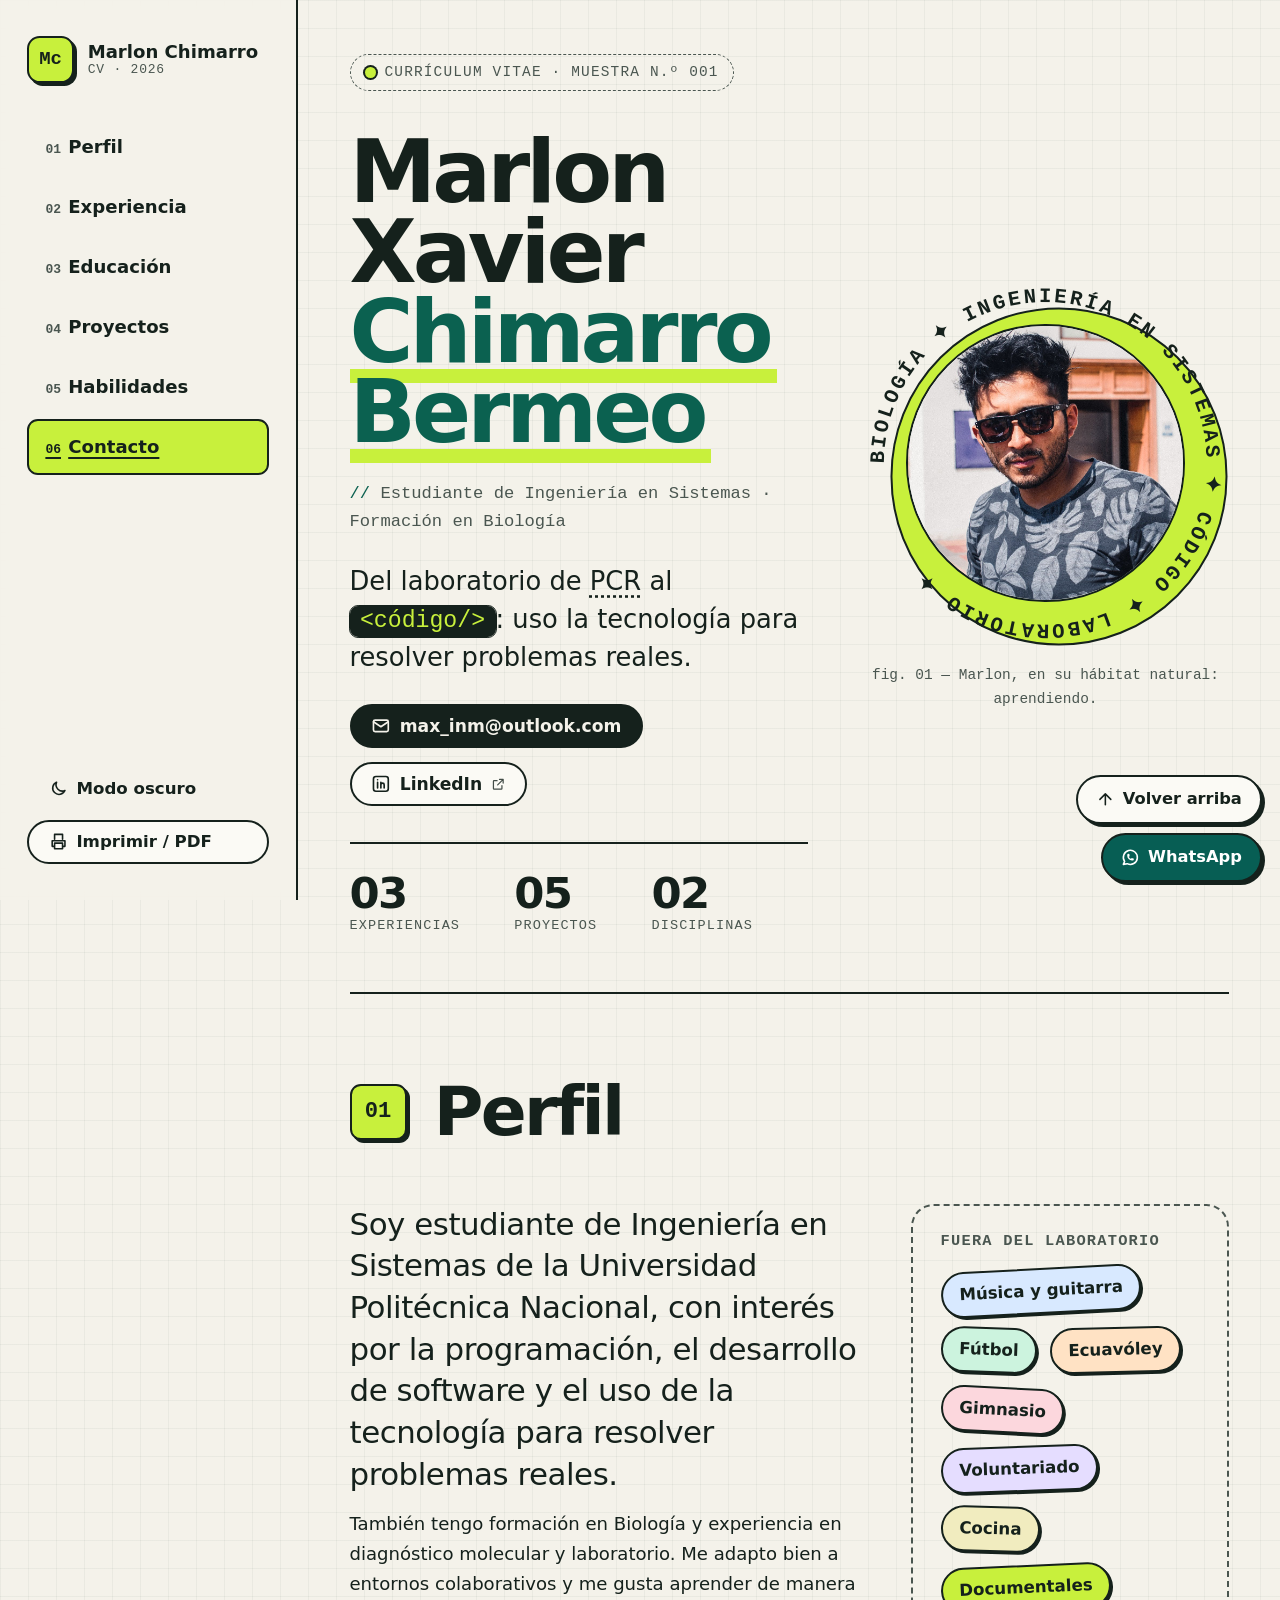
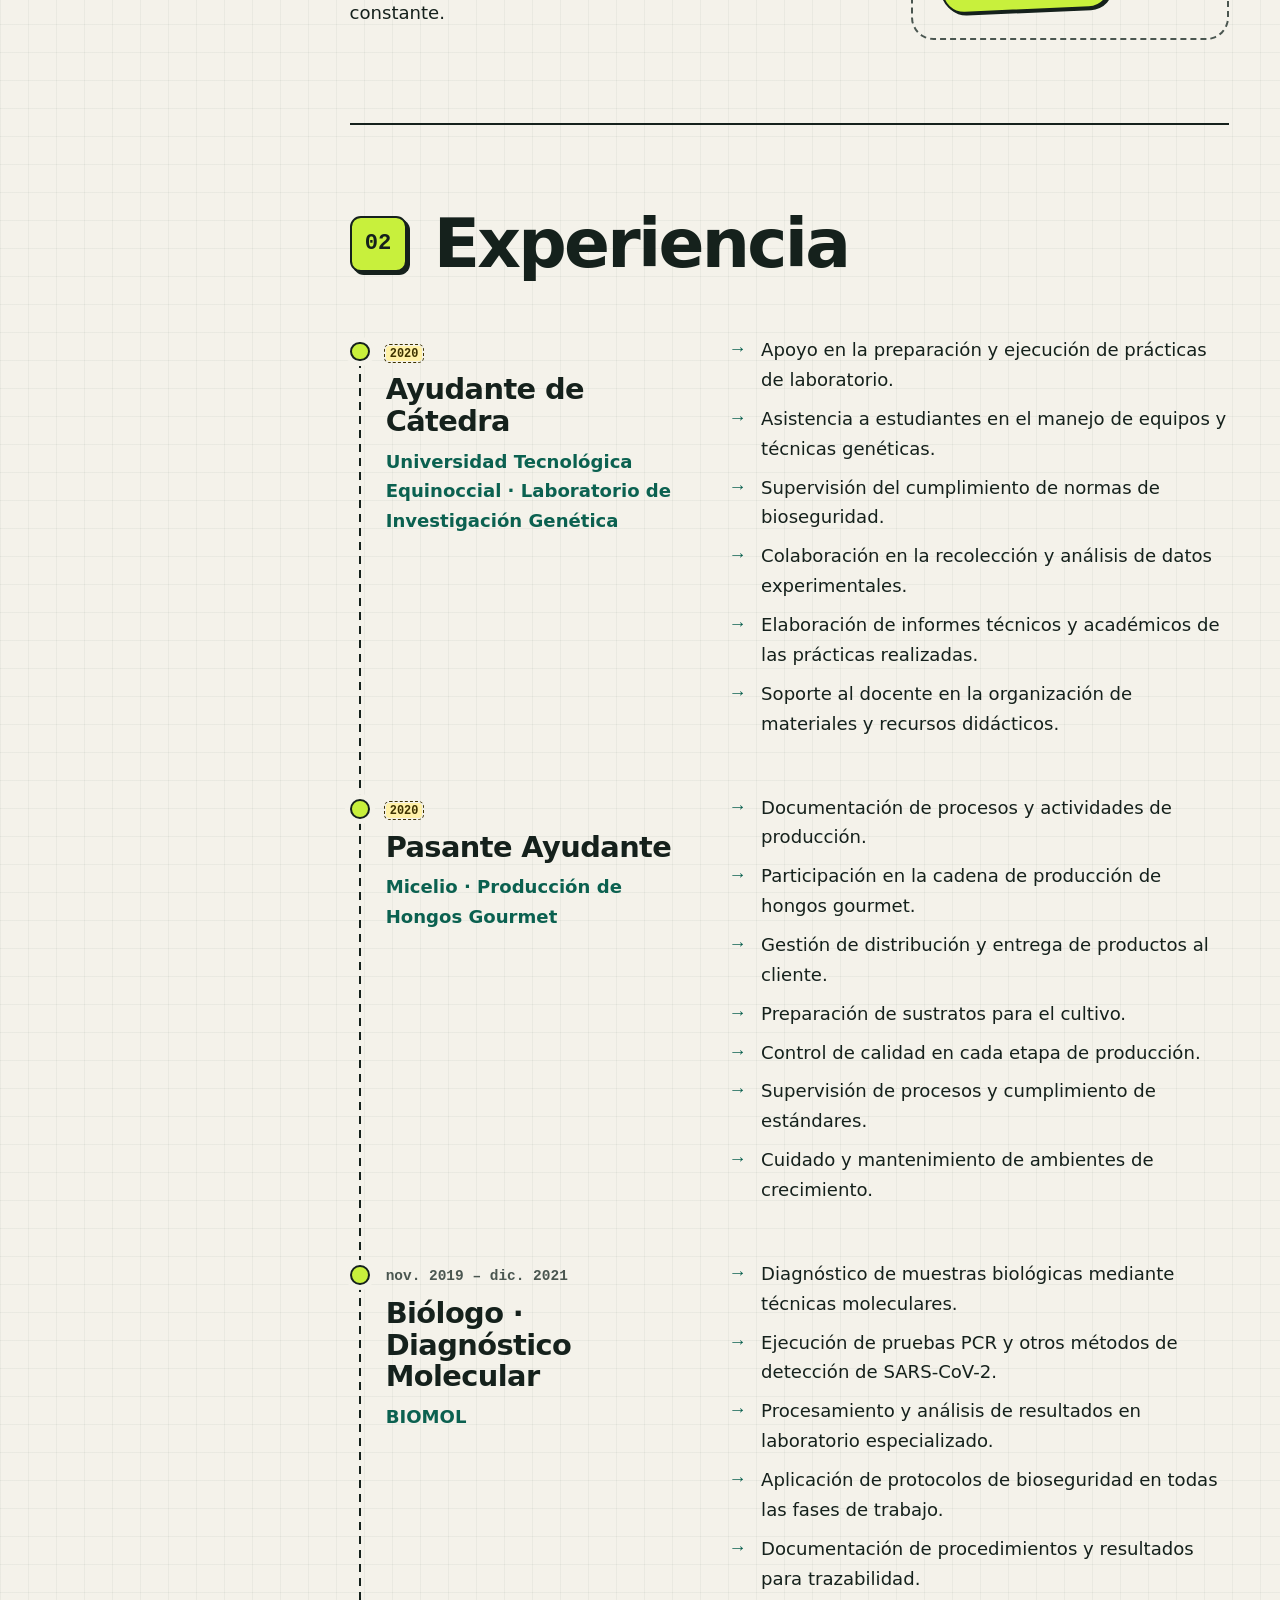
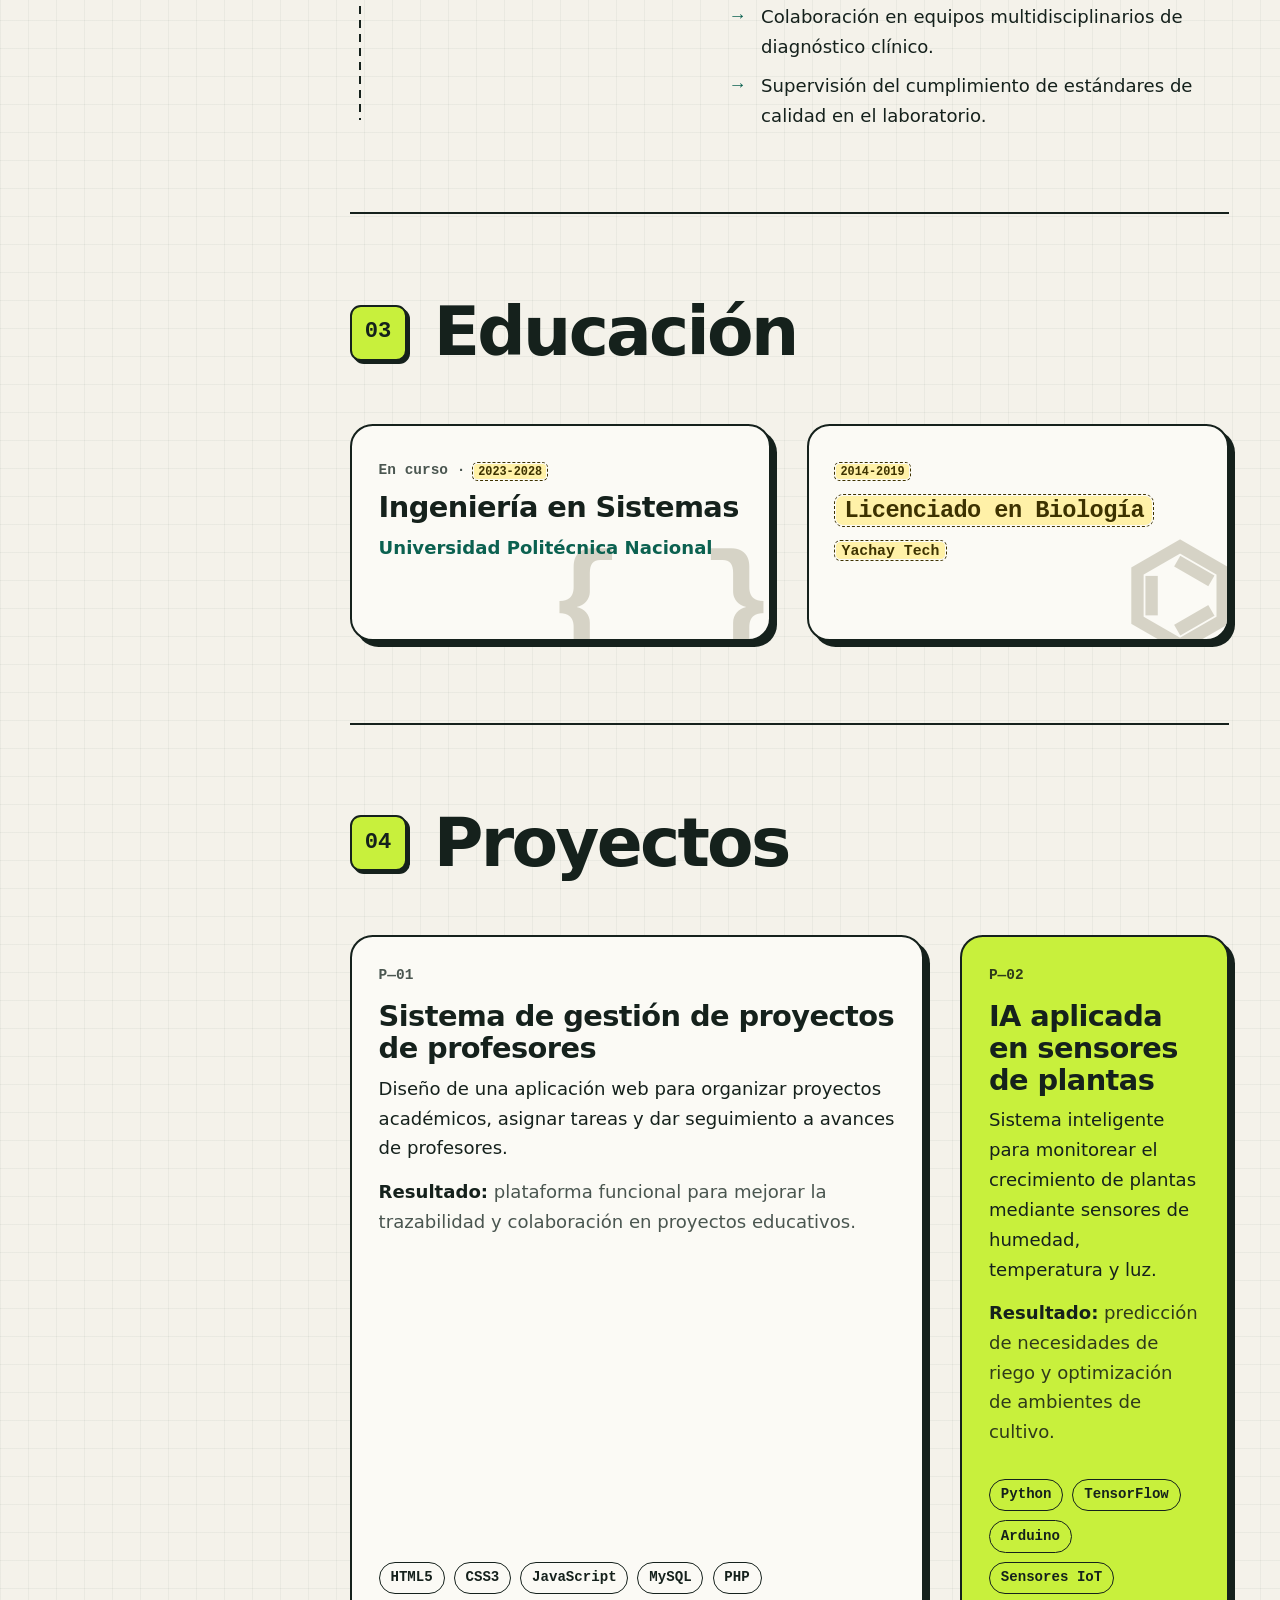
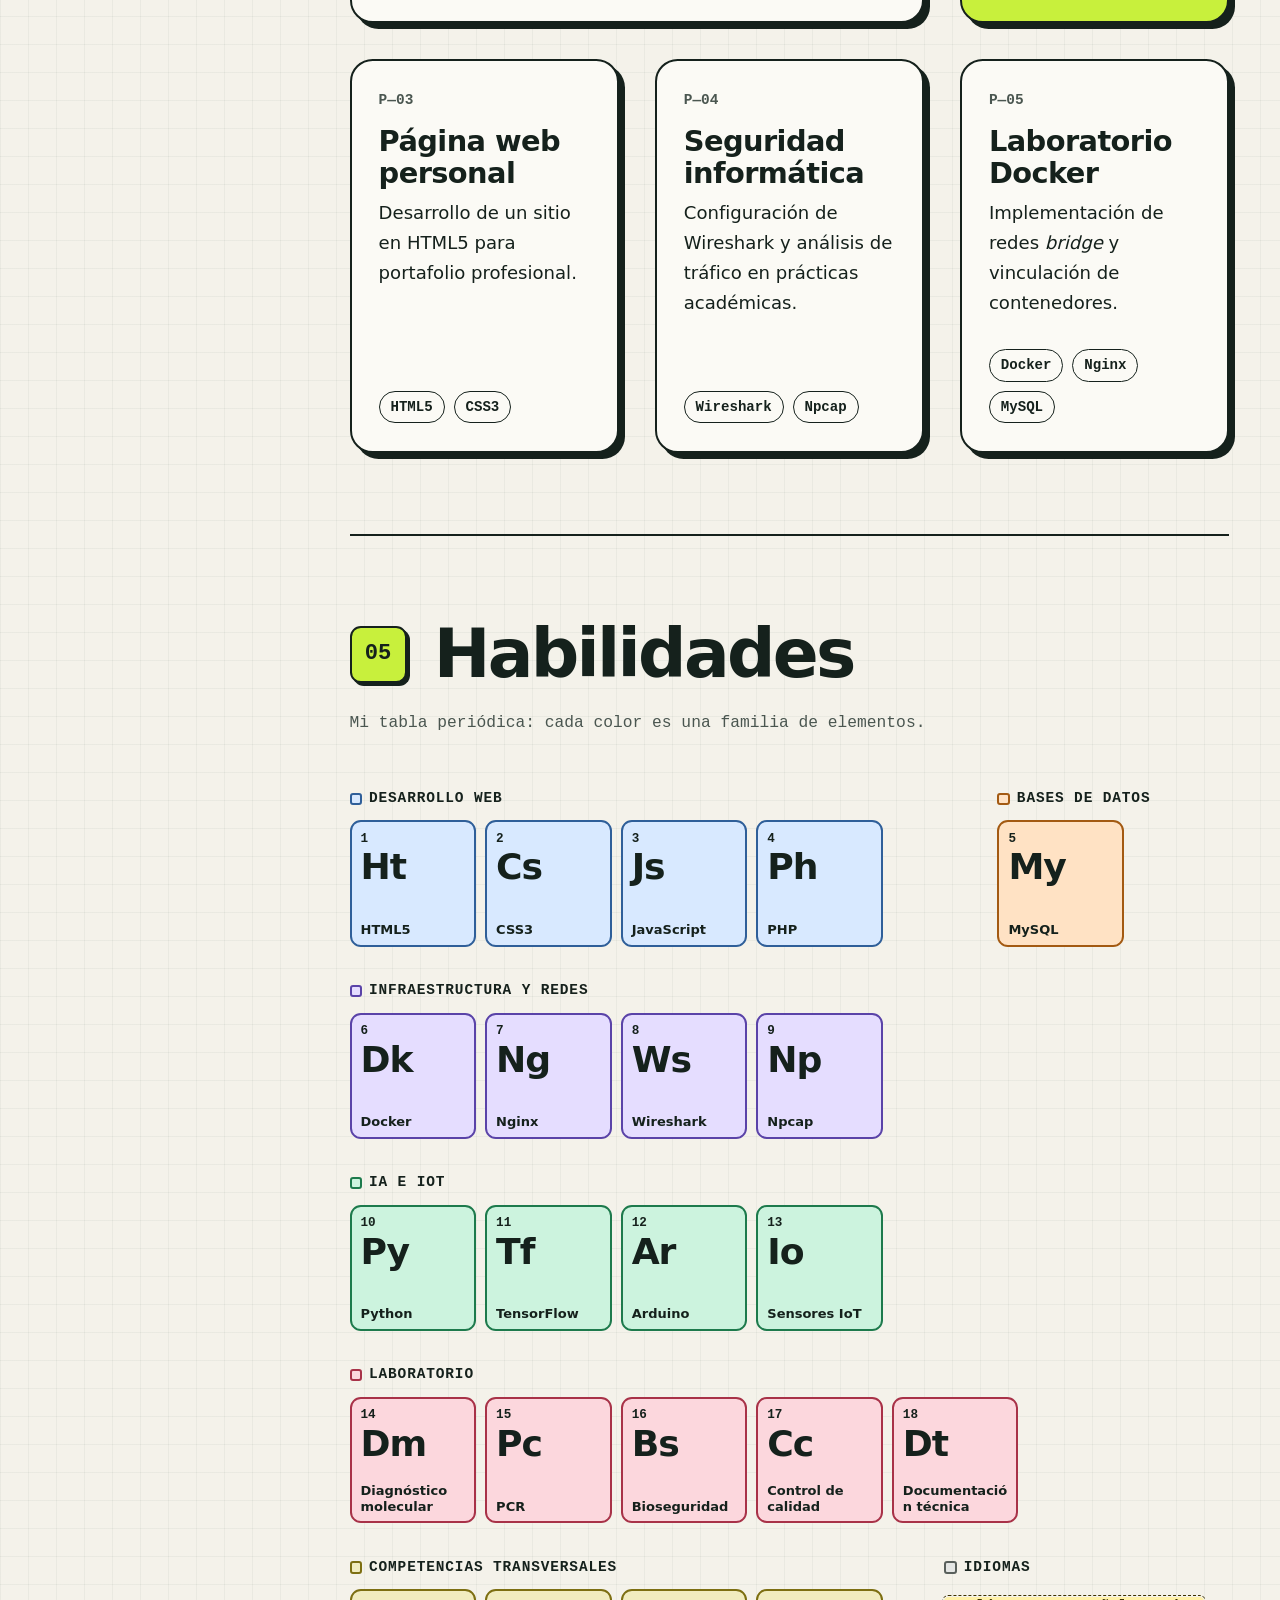
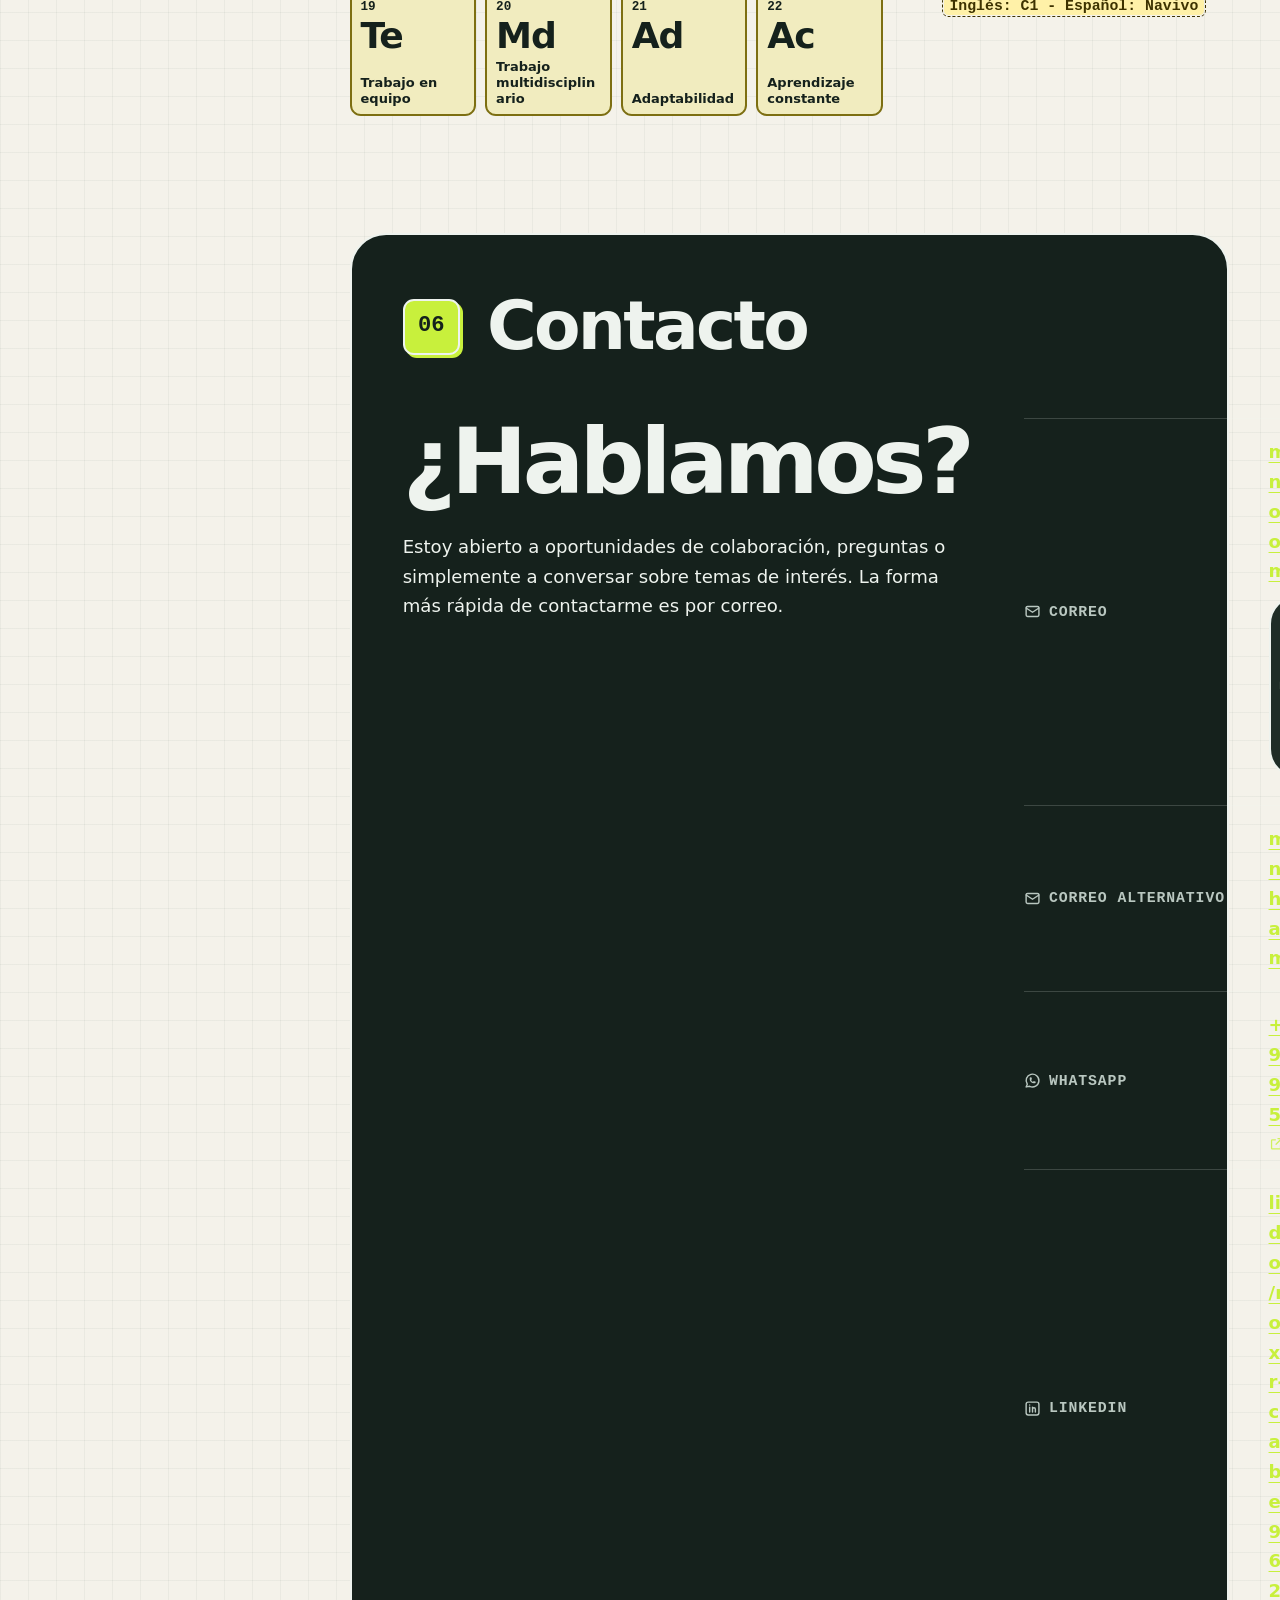
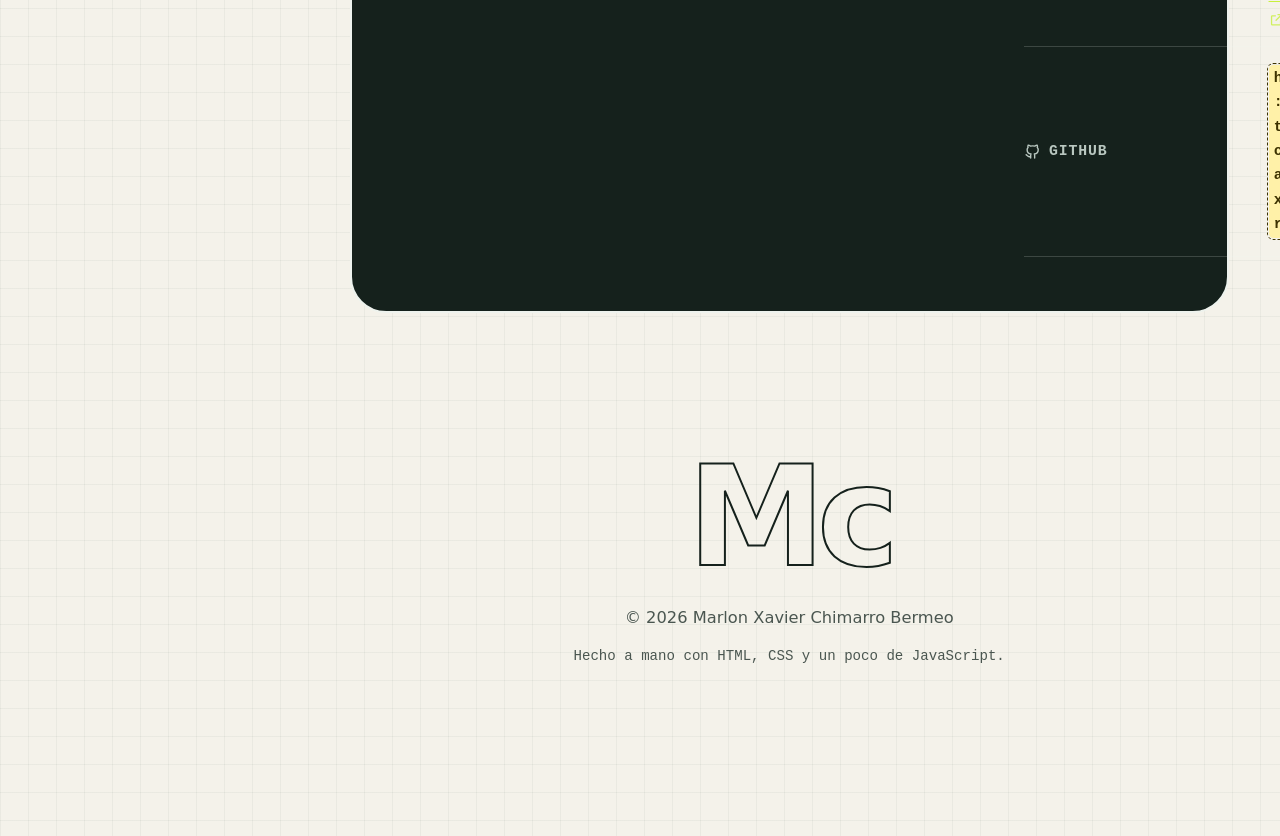
==== commit c3aeab79: "feat: index update" ====
--- a/index.html
+++ b/index.html
@@ -149,7 +149,7 @@
             <div class="timeline">
                 <article class="entry">
                     <header class="entry-header">
-                        <p class="entry-meta"><mark class="todo">[COMPLETAR: periodo]</mark></p>
+                        <p class="entry-meta"><mark class="todo">2020</mark></p>
                         <h3 class="entry-title">Ayudante de Cátedra</h3>
                         <p class="entry-org">Universidad Tecnológica Equinoccial · Laboratorio de Investigación Genética</p>
                     </header>
@@ -165,7 +165,7 @@
 
                 <article class="entry">
                     <header class="entry-header">
-                        <p class="entry-meta"><mark class="todo">[COMPLETAR: periodo]</mark></p>
+                        <p class="entry-meta"><mark class="todo">2020</mark></p>
                         <h3 class="entry-title">Pasante Ayudante</h3>
                         <p class="entry-org">Micelio · Producción de Hongos Gourmet</p>
                     </header>
@@ -211,7 +211,7 @@
             <div class="edu-grid">
                 <article class="entry card edu-card">
                     <header class="entry-header">
-                        <p class="entry-meta">En curso · <mark class="todo">[COMPLETAR: año de inicio – egreso previsto]</mark></p>
+                        <p class="entry-meta">En curso · <mark class="todo">2023-2028</mark></p>
                         <h3 class="entry-title">Ingeniería en Sistemas</h3>
                         <p class="entry-org">Universidad Politécnica Nacional</p>
                     </header>
@@ -220,9 +220,9 @@
 
                 <article class="entry card edu-card">
                     <header class="entry-header">
-                        <p class="entry-meta"><mark class="todo">[COMPLETAR: periodo]</mark></p>
-                        <h3 class="entry-title"><mark class="todo">[COMPLETAR: título obtenido en Biología]</mark></h3>
-                        <p class="entry-org"><mark class="todo">[COMPLETAR: institución]</mark></p>
+                        <p class="entry-meta"><mark class="todo">2014-2019</mark></p>
+                        <h3 class="entry-title"><mark class="todo">Licenciado en Biología</mark></h3>
+                        <p class="entry-org"><mark class="todo">Yachay Tech</mark></p>
                     </header>
                     <span class="edu-glyph" aria-hidden="true">⌬</span>
                 </article>
@@ -363,7 +363,7 @@
                 </div>
                 <div class="skill-group" data-family="lang">
                     <h3 class="family-name">Idiomas</h3>
-                    <p class="family-todo"><mark class="todo">[COMPLETAR: idiomas y nivel]</mark></p>
+                    <p class="family-todo"><mark class="todo">Inglés: C1 - Español: Navivo</mark></p>
                 </div>
             </div>
         </section>
@@ -438,7 +438,7 @@
                             <svg class="icon" viewBox="0 0 24 24" aria-hidden="true" focusable="false"><path d="M9 19c-4 1.5-4-2-6-2.5M15 21v-3.5c0-1 .1-1.4-.5-2 2.8-.3 5.5-1.4 5.5-6a4.6 4.6 0 0 0-1.3-3.2 4.2 4.2 0 0 0-.1-3.2s-1-.3-3.4 1.3a11.6 11.6 0 0 0-6 0C6.8 2.8 5.8 3.1 5.8 3.1a4.2 4.2 0 0 0-.1 3.2A4.6 4.6 0 0 0 4.4 9.5c0 4.6 2.7 5.7 5.5 6-.6.6-.6 1.2-.5 2V21"/></svg>
                             GitHub
                         </span>
-                        <span class="contact-value"><mark class="todo">[COMPLETAR: URL de perfil de GitHub]</mark></span>
+                        <span class="contact-value"><mark class="todo">https://github.com/marlonxavier</mark></span>
                     </li>
                 </ul>
             </div>
